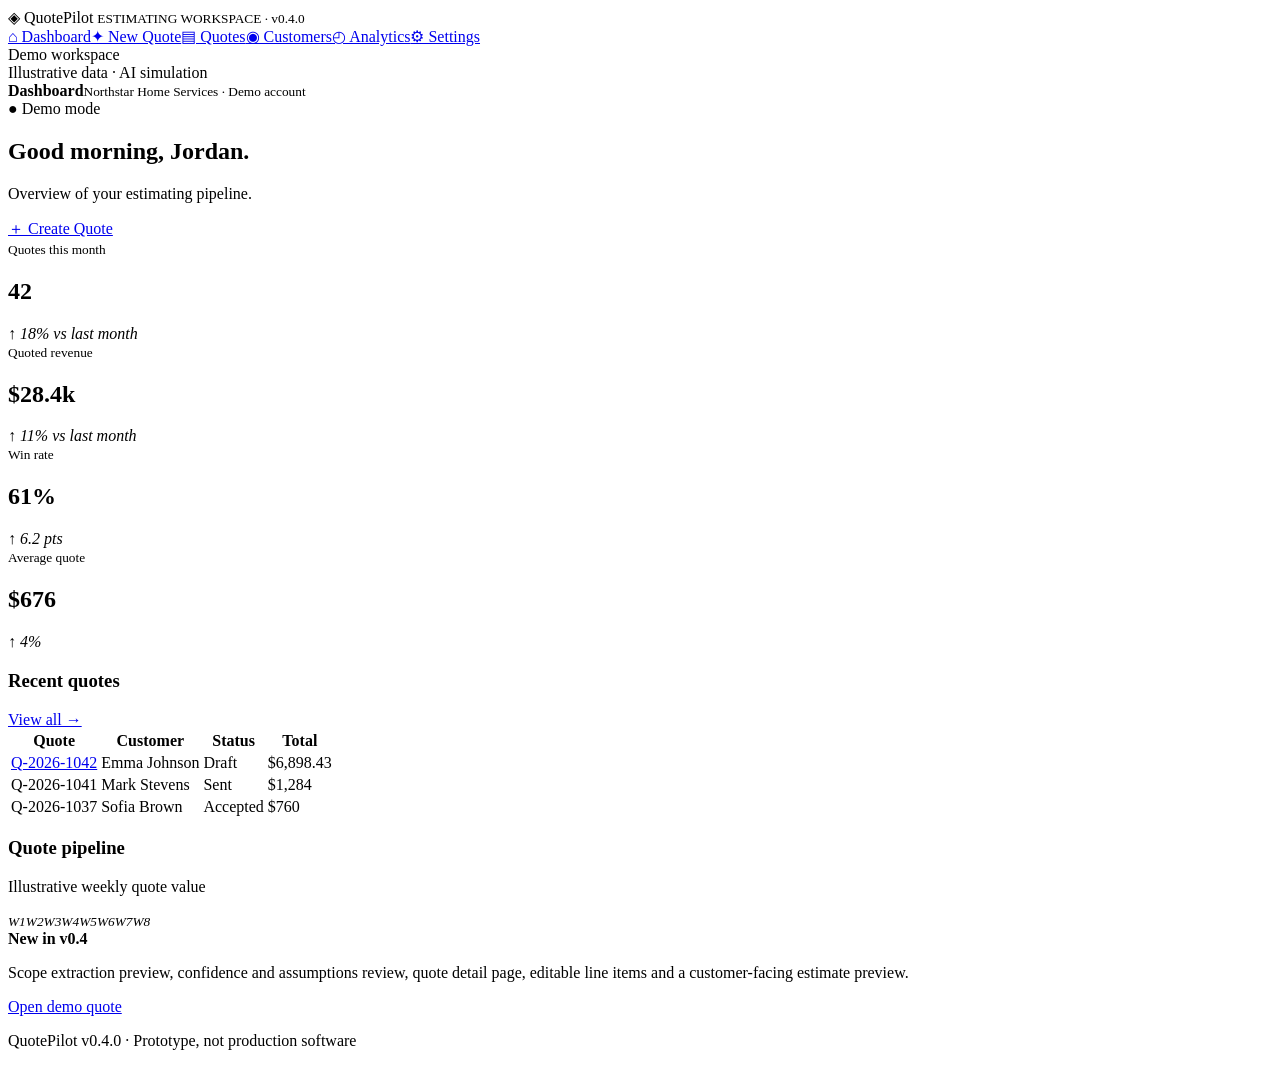
==== index.html @ 9534e5cd "v0.4.0: add index.html" ====
<!doctype html><html lang="en"><head><meta charset="utf-8"><meta name="viewport" content="width=device-width,initial-scale=1"><title>Dashboard · QuotePilot v0.4</title><link rel="stylesheet" href="assets/styles.css"></head><body><aside><div class="brand">◈ QuotePilot <small>ESTIMATING WORKSPACE · v0.4.0</small></div><nav><a href="index.html">⌂ Dashboard</a><a href="new-quote.html">✦ New Quote</a><a href="quotes.html">▤ Quotes</a><a href="customers.html">◉ Customers</a><a href="analytics.html">◴ Analytics</a><a href="settings.html">⚙ Settings</a></nav><footer>Demo workspace<br>Illustrative data · AI simulation</footer></aside><main><header><div><b>Dashboard</b><small>Northstar Home Services · Demo account</small></div><span class="pill">● Demo mode</span></header><section><div class="head"><div><h1>Good morning, Jordan.</h1><p>Overview of your estimating pipeline.</p></div><a class="button blue" href="new-quote.html">＋ Create Quote</a></div><div class="grid four"><article><small>Quotes this month</small><h2>42</h2><em>↑ 18% vs last month</em></article><article><small>Quoted revenue</small><h2>$28.4k</h2><em>↑ 11% vs last month</em></article><article><small>Win rate</small><h2>61%</h2><em>↑ 6.2 pts</em></article><article><small>Average quote</small><h2>$676</h2><em>↑ 4%</em></article></div><div class="grid two"><article><div class="row"><h3>Recent quotes</h3><a href="quotes.html">View all →</a></div><table><tr><th>Quote</th><th>Customer</th><th>Status</th><th>Total</th></tr><tr><td><a href="quote-detail.html">Q-2026-1042</a></td><td>Emma Johnson</td><td><span class="tag amber">Draft</span></td><td>$6,898.43</td></tr><tr><td>Q-2026-1041</td><td>Mark Stevens</td><td><span class="tag blue">Sent</span></td><td>$1,284</td></tr><tr><td>Q-2026-1037</td><td>Sofia Brown</td><td><span class="tag green">Accepted</span></td><td>$760</td></tr></table></article><article><h3>Quote pipeline</h3><p>Illustrative weekly quote value</p><div class="bars"><i style="height:35%"><small>W1</small></i><i style="height:49%"><small>W2</small></i><i style="height:42%"><small>W3</small></i><i style="height:65%"><small>W4</small></i><i style="height:54%"><small>W5</small></i><i style="height:78%"><small>W6</small></i><i style="height:69%"><small>W7</small></i><i style="height:92%"><small>W8</small></i></div></article></div><article class="callout"><b>New in v0.4</b><p>Scope extraction preview, confidence and assumptions review, quote detail page, editable line items and a customer-facing estimate preview.</p><a class="button blue" href="quote-detail.html">Open demo quote</a></article><p class="foot">QuotePilot v0.4.0 · Prototype, not production software</p></section></main><script src="assets/app.js"></script></body></html>
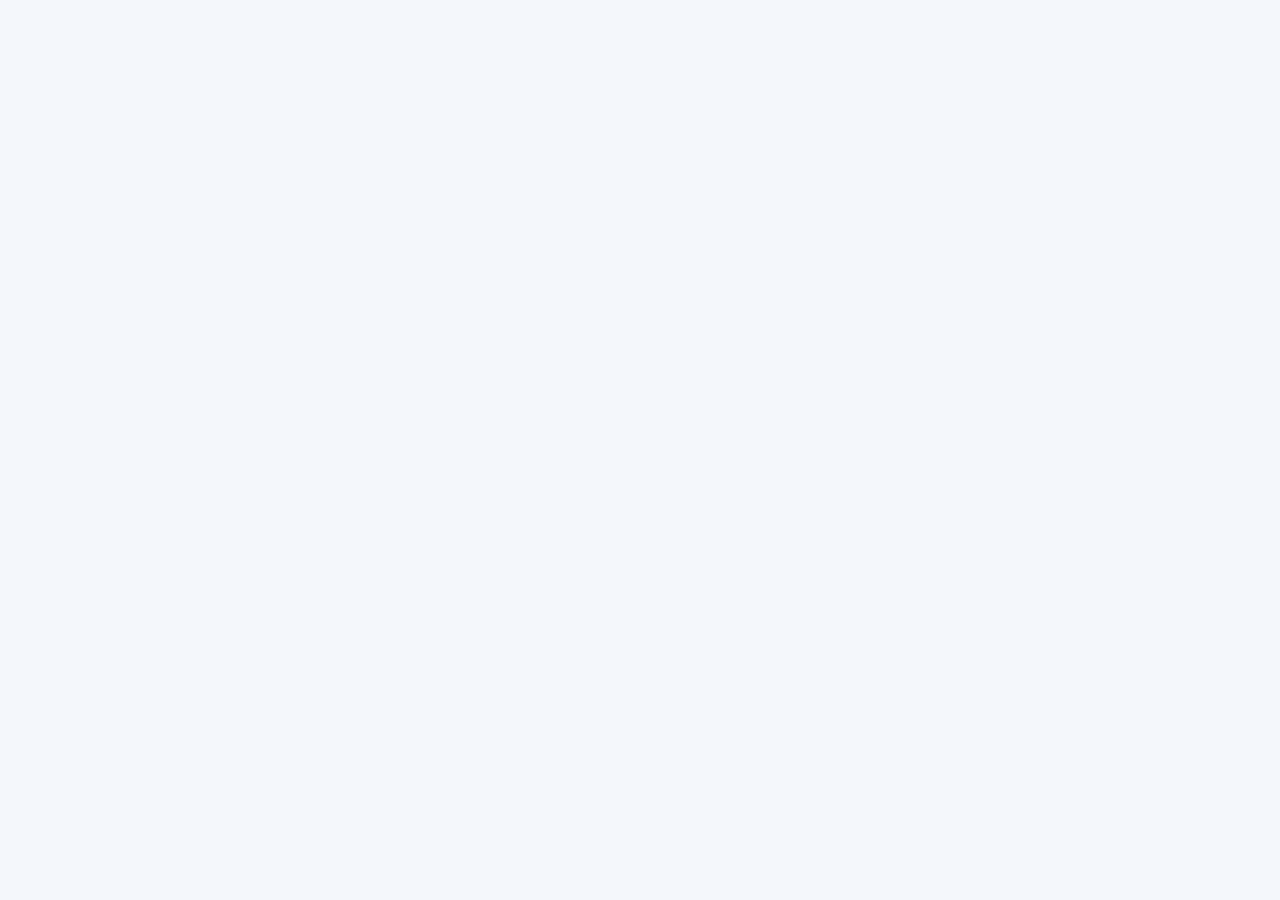
==== commit fc42c69d: "feat: replace shell with full QuotePilot SPA" ====
--- a/index.html
+++ b/index.html
@@ -1 +1,15 @@
-<!doctype html><html lang="en"><head><meta charset="utf-8"><meta name="viewport" content="width=device-width,initial-scale=1"><title>Dashboard · QuotePilot v0.4</title><link rel="stylesheet" href="assets/styles.css"></head><body><aside><div class="brand">◈ QuotePilot <small>ESTIMATING WORKSPACE · v0.4.0</small></div><nav><a href="index.html">⌂ Dashboard</a><a href="new-quote.html">✦ New Quote</a><a href="quotes.html">▤ Quotes</a><a href="customers.html">◉ Customers</a><a href="analytics.html">◴ Analytics</a><a href="settings.html">⚙ Settings</a></nav><footer>Demo workspace<br>Illustrative data · AI simulation</footer></aside><main><header><div><b>Dashboard</b><small>Northstar Home Services · Demo account</small></div><span class="pill">● Demo mode</span></header><section><div class="head"><div><h1>Good morning, Jordan.</h1><p>Overview of your estimating pipeline.</p></div><a class="button blue" href="new-quote.html">＋ Create Quote</a></div><div class="grid four"><article><small>Quotes this month</small><h2>42</h2><em>↑ 18% vs last month</em></article><article><small>Quoted revenue</small><h2>$28.4k</h2><em>↑ 11% vs last month</em></article><article><small>Win rate</small><h2>61%</h2><em>↑ 6.2 pts</em></article><article><small>Average quote</small><h2>$676</h2><em>↑ 4%</em></article></div><div class="grid two"><article><div class="row"><h3>Recent quotes</h3><a href="quotes.html">View all →</a></div><table><tr><th>Quote</th><th>Customer</th><th>Status</th><th>Total</th></tr><tr><td><a href="quote-detail.html">Q-2026-1042</a></td><td>Emma Johnson</td><td><span class="tag amber">Draft</span></td><td>$6,898.43</td></tr><tr><td>Q-2026-1041</td><td>Mark Stevens</td><td><span class="tag blue">Sent</span></td><td>$1,284</td></tr><tr><td>Q-2026-1037</td><td>Sofia Brown</td><td><span class="tag green">Accepted</span></td><td>$760</td></tr></table></article><article><h3>Quote pipeline</h3><p>Illustrative weekly quote value</p><div class="bars"><i style="height:35%"><small>W1</small></i><i style="height:49%"><small>W2</small></i><i style="height:42%"><small>W3</small></i><i style="height:65%"><small>W4</small></i><i style="height:54%"><small>W5</small></i><i style="height:78%"><small>W6</small></i><i style="height:69%"><small>W7</small></i><i style="height:92%"><small>W8</small></i></div></article></div><article class="callout"><b>New in v0.4</b><p>Scope extraction preview, confidence and assumptions review, quote detail page, editable line items and a customer-facing estimate preview.</p><a class="button blue" href="quote-detail.html">Open demo quote</a></article><p class="foot">QuotePilot v0.4.0 · Prototype, not production software</p></section></main><script src="assets/app.js"></script></body></html>+<!doctype html>
+<html lang="en">
+<head>
+<meta charset="utf-8">
+<meta name="viewport" content="width=device-width,initial-scale=1">
+<title>QuotePilot · AI Estimating Workspace</title>
+<link rel="stylesheet" href="assets/styles.css">
+</head>
+<body>
+<div id="app"></div>
+<div id="toast-root"></div>
+<script src="assets/integrations.js"></script>
+<script src="assets/app.js"></script>
+</body>
+</html>
--- a/assets/styles.css
+++ b/assets/styles.css
@@ -0,0 +1 @@
+:root{--bg:#f4f7fb;--ink:#172238;--muted:#748196;--blue:#2563eb;--line:#e5eaf1;--green:#0f9d74}*{box-sizing:border-box}body{margin:0;background:var(--bg);color:var(--ink);font:14px Inter,system-ui,Arial;display:flex}aside{width:235px;background:#111827;color:#e2e8f0;min-height:100vh;padding:24px 16px;position:sticky;top:0;height:100vh;display:flex;flex-direction:column}.brand{font-weight:900;font-size:20px;padding:5px 9px 30px}.brand small{display:block;font-size:9px;color:#91a0b5;letter-spacing:.1em;margin-top:6px}nav{display:grid;gap:5px}nav a{color:#cbd5e1;text-decoration:none;padding:12px;border-radius:10px;font-size:13px}nav a:hover{background:#263244;color:white}footer{margin-top:auto;color:#8190a5;font-size:11px;line-height:1.6;padding:10px}main{flex:1;min-width:0}header{height:72px;background:white;border-bottom:1px solid var(--line);padding:0 28px;display:flex;align-items:center;justify-content:space-between;position:sticky;top:0}header small{display:block;color:var(--muted);font-size:11px;margin-top:4px}.pill,.tag{font-size:10px;font-weight:800;border-radius:30px;padding:6px 9px;background:#ecfdf5;color:#047857}.tag.blue{background:#eff6ff;color:#1d4ed8}.tag.amber{background:#fef3c7;color:#92400e}.tag.green{background:#ecfdf5;color:#047857}section{max-width:1400px;padding:26px;margin:auto}.head{display:flex;justify-content:space-between;align-items:center;gap:12px;margin-bottom:20px}h1{font-size:28px;letter-spacing:-.04em;margin:0 0 6px}h2{font-size:28px;margin:12px 0 8px}h3{font-size:15px;margin:0 0 15px}p{color:var(--muted);line-height:1.55;font-size:12px}.grid{display:grid;gap:16px;margin-bottom:17px}.four{grid-template-columns:repeat(4,minmax(0,1fr))}.three{grid-template-columns:repeat(3,minmax(0,1fr))}.two{grid-template-columns:repeat(2,minmax(0,1fr))}article{background:white;border:1px solid var(--line);border-radius:16px;padding:19px;box-shadow:0 8px 24px #10203a0a;min-width:0}article>small{font-size:11px;color:var(--muted)}em{font-size:11px;color:var(--green);font-style:normal}table{width:100%;border-collapse:collapse;margin:12px 0}th,td{text-align:left;padding:11px 8px;border-bottom:1px solid #eef1f5;font-size:11px}th{color:#8591a2;text-transform:uppercase;font-size:9px;letter-spacing:.06em}a{color:var(--blue);text-decoration:none}.row{display:flex;justify-content:space-between;align-items:center;gap:8px}.wrap{flex-wrap:wrap}.button{display:inline-block;border:1px solid var(--line);background:white;color:var(--ink);padding:10px 13px;border-radius:10px;font-weight:750;font-size:11px;text-decoration:none;cursor:pointer}.button.blue{background:var(--blue);color:white;border-color:var(--blue)}.button.green{background:var(--green);color:white;border-color:var(--green)}.callout{background:#f5f8ff;border:1px solid #dbe7ff;border-radius:13px;padding:14px;margin:14px 0;font-size:12px}.callout p{margin:7px 0}label{display:block;font-size:11px;font-weight:750;color:#536176;margin:12px 0}input,textarea,select{display:block;width:100%;padding:10px;border:1px solid var(--line);border-radius:9px;margin-top:6px;font:12px inherit;background:white;color:var(--ink)}textarea{min-height:90px;resize:vertical}.total{display:flex;justify-content:space-between;align-items:center;background:#eff6ff;padding:15px;border-radius:11px;margin:14px 0;font-weight:800}.total strong{font-size:20px;color:#1d4ed8}.preview{border:1px solid var(--line);border-radius:12px;padding:20px}.preview h2{font-size:19px}.muted{color:var(--muted)}.bars{height:190px;display:flex;align-items:flex-end;gap:9px;padding:15px 5px 23px}.bars i{flex:1;background:#bfdbfe;border-radius:6px 6px 0 0;position:relative;min-height:8px}.bars small{position:absolute;bottom:-20px;left:50%;transform:translateX(-50%);font-size:9px;color:var(--muted);font-style:normal}.track{height:7px;background:#eef1f5;border-radius:8px;margin-bottom:12px}.track i{display:block;height:100%;background:var(--blue);border-radius:8px}.setting{display:flex;justify-content:space-between;align-items:center;border-bottom:1px solid var(--line);padding:8px 0}.setting input{width:auto}.steps{font-size:12px;color:#667085;font-weight:750;margin:0 0 18px}.foot{font-size:10px;color:#a0a9b6;padding:18px 0}.toast{position:fixed;bottom:20px;right:20px;background:#111827;color:white;padding:12px 16px;border-radius:10px;font-size:12px;z-index:5}@media(max-width:1000px){.four{grid-template-columns:repeat(2,1fr)}.two{grid-template-columns:1fr}}@media(max-width:720px){body{display:block}aside{display:none}section{padding:15px}header{padding:0 15px}.three,.four{grid-template-columns:1fr}.head{align-items:flex-start;flex-direction:column}}@media print{aside,header,.button{display:none!important}section{padding:0}article{box-shadow:none}}
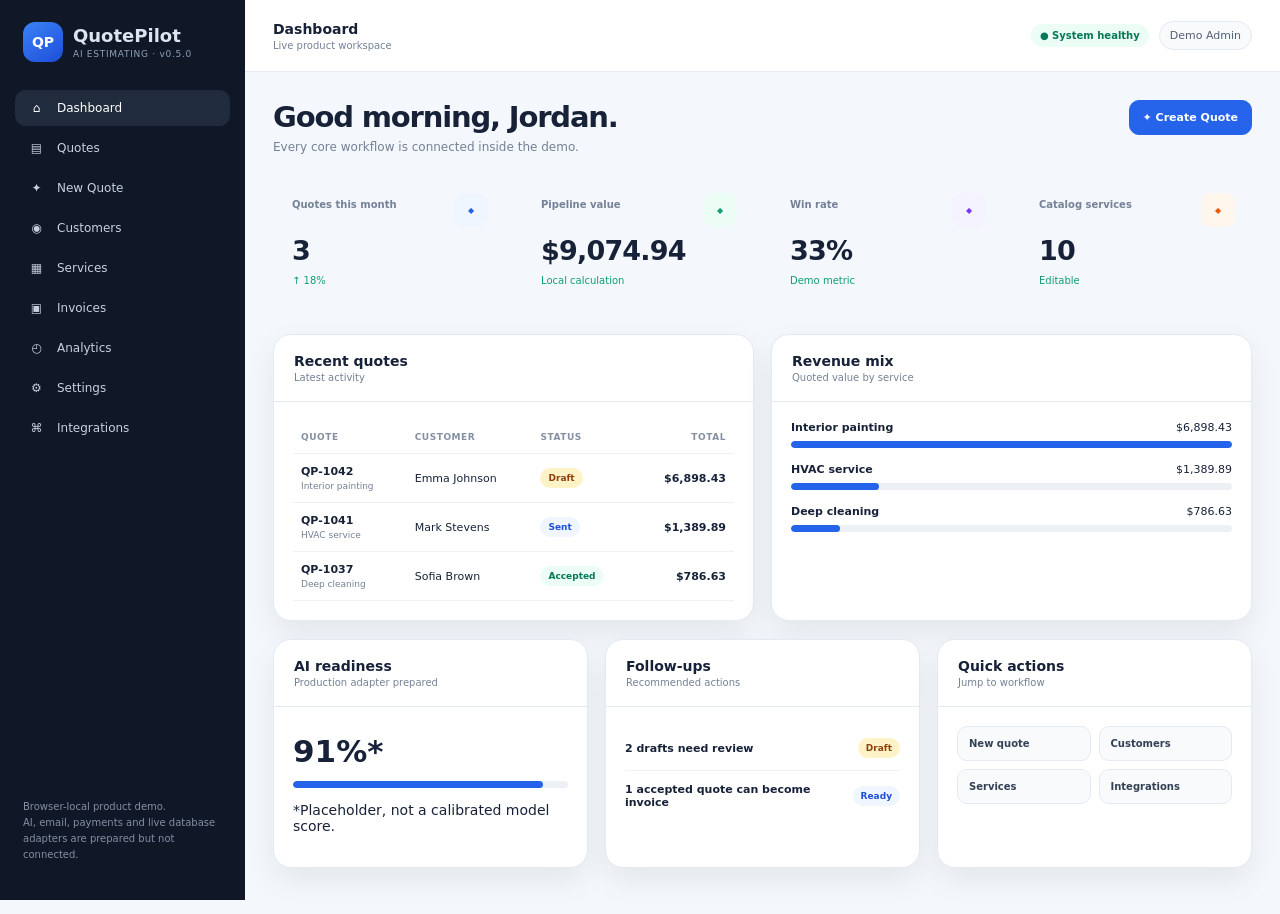
==== commit 44e80fc5: "Harden Pages boot screen and surface startup errors" ====
--- a/index.html
+++ b/index.html
@@ -5,11 +5,33 @@
 <meta name="viewport" content="width=device-width,initial-scale=1">
 <title>QuotePilot · AI Estimating Workspace</title>
 <link rel="stylesheet" href="assets/styles.css">
+<style>
+#boot-state{min-height:100vh;display:grid;place-items:center;padding:24px;background:#f4f7fb;color:#172238;font:14px system-ui,sans-serif}
+#boot-state .box{max-width:760px;width:100%;background:#fff;border:1px solid #e4eaf2;border-radius:18px;padding:28px;box-shadow:0 12px 30px rgba(15,23,42,.07)}
+#boot-state h1{margin:0 0 8px;font-size:24px}#boot-state p{color:#748196;line-height:1.55}
+#boot-state code{display:block;margin-top:14px;padding:12px;border-radius:10px;background:#0f172a;color:#dbeafe;white-space:pre-wrap;word-break:break-word;font-size:12px}
+</style>
 </head>
 <body>
-<div id="app"></div>
+<div id="app"><div id="boot-state"><div class="box"><h1>QuotePilot</h1><p>Loading workspace…</p></div></div></div>
 <div id="toast-root"></div>
-<script src="assets/integrations.js"></script>
-<script src="assets/app.js"></script>
+<script>
+(function(){
+  function show(title,message){
+    var app=document.getElementById("app");
+    if(!app)return;
+    app.innerHTML='<div id="boot-state"><div class="box"><h1>'+title+'</h1><p>The application could not start normally.</p><code>'+String(message||"Unknown startup error").replace(/[&<>]/g,function(c){return {"&":"&amp;","<":"&lt;",">":"&gt;"}[c]||c})+'</code></div></div>';
+  }
+  window.__quotePilotBootError=show;
+  window.addEventListener("error",function(e){
+    if(e&&e.message) show("QuotePilot startup error",e.message+"\n"+(e.filename||""));
+  });
+  window.addEventListener("unhandledrejection",function(e){
+    var r=e&&e.reason; show("QuotePilot startup error",r&&r.message?r.message:String(r||"Unhandled promise rejection"));
+  });
+})();
+</script>
+<script src="assets/integrations.js" defer onerror="window.__quotePilotBootError('QuotePilot asset error','Failed to load assets/integrations.js')"></script>
+<script src="assets/app.js" defer onerror="window.__quotePilotBootError('QuotePilot asset error','Failed to load assets/app.js')"></script>
 </body>
 </html>
--- a/assets/styles.css
+++ b/assets/styles.css
@@ -1 +1,14 @@
-:root{--bg:#f4f7fb;--ink:#172238;--muted:#748196;--blue:#2563eb;--line:#e5eaf1;--green:#0f9d74}*{box-sizing:border-box}body{margin:0;background:var(--bg);color:var(--ink);font:14px Inter,system-ui,Arial;display:flex}aside{width:235px;background:#111827;color:#e2e8f0;min-height:100vh;padding:24px 16px;position:sticky;top:0;height:100vh;display:flex;flex-direction:column}.brand{font-weight:900;font-size:20px;padding:5px 9px 30px}.brand small{display:block;font-size:9px;color:#91a0b5;letter-spacing:.1em;margin-top:6px}nav{display:grid;gap:5px}nav a{color:#cbd5e1;text-decoration:none;padding:12px;border-radius:10px;font-size:13px}nav a:hover{background:#263244;color:white}footer{margin-top:auto;color:#8190a5;font-size:11px;line-height:1.6;padding:10px}main{flex:1;min-width:0}header{height:72px;background:white;border-bottom:1px solid var(--line);padding:0 28px;display:flex;align-items:center;justify-content:space-between;position:sticky;top:0}header small{display:block;color:var(--muted);font-size:11px;margin-top:4px}.pill,.tag{font-size:10px;font-weight:800;border-radius:30px;padding:6px 9px;background:#ecfdf5;color:#047857}.tag.blue{background:#eff6ff;color:#1d4ed8}.tag.amber{background:#fef3c7;color:#92400e}.tag.green{background:#ecfdf5;color:#047857}section{max-width:1400px;padding:26px;margin:auto}.head{display:flex;justify-content:space-between;align-items:center;gap:12px;margin-bottom:20px}h1{font-size:28px;letter-spacing:-.04em;margin:0 0 6px}h2{font-size:28px;margin:12px 0 8px}h3{font-size:15px;margin:0 0 15px}p{color:var(--muted);line-height:1.55;font-size:12px}.grid{display:grid;gap:16px;margin-bottom:17px}.four{grid-template-columns:repeat(4,minmax(0,1fr))}.three{grid-template-columns:repeat(3,minmax(0,1fr))}.two{grid-template-columns:repeat(2,minmax(0,1fr))}article{background:white;border:1px solid var(--line);border-radius:16px;padding:19px;box-shadow:0 8px 24px #10203a0a;min-width:0}article>small{font-size:11px;color:var(--muted)}em{font-size:11px;color:var(--green);font-style:normal}table{width:100%;border-collapse:collapse;margin:12px 0}th,td{text-align:left;padding:11px 8px;border-bottom:1px solid #eef1f5;font-size:11px}th{color:#8591a2;text-transform:uppercase;font-size:9px;letter-spacing:.06em}a{color:var(--blue);text-decoration:none}.row{display:flex;justify-content:space-between;align-items:center;gap:8px}.wrap{flex-wrap:wrap}.button{display:inline-block;border:1px solid var(--line);background:white;color:var(--ink);padding:10px 13px;border-radius:10px;font-weight:750;font-size:11px;text-decoration:none;cursor:pointer}.button.blue{background:var(--blue);color:white;border-color:var(--blue)}.button.green{background:var(--green);color:white;border-color:var(--green)}.callout{background:#f5f8ff;border:1px solid #dbe7ff;border-radius:13px;padding:14px;margin:14px 0;font-size:12px}.callout p{margin:7px 0}label{display:block;font-size:11px;font-weight:750;color:#536176;margin:12px 0}input,textarea,select{display:block;width:100%;padding:10px;border:1px solid var(--line);border-radius:9px;margin-top:6px;font:12px inherit;background:white;color:var(--ink)}textarea{min-height:90px;resize:vertical}.total{display:flex;justify-content:space-between;align-items:center;background:#eff6ff;padding:15px;border-radius:11px;margin:14px 0;font-weight:800}.total strong{font-size:20px;color:#1d4ed8}.preview{border:1px solid var(--line);border-radius:12px;padding:20px}.preview h2{font-size:19px}.muted{color:var(--muted)}.bars{height:190px;display:flex;align-items:flex-end;gap:9px;padding:15px 5px 23px}.bars i{flex:1;background:#bfdbfe;border-radius:6px 6px 0 0;position:relative;min-height:8px}.bars small{position:absolute;bottom:-20px;left:50%;transform:translateX(-50%);font-size:9px;color:var(--muted);font-style:normal}.track{height:7px;background:#eef1f5;border-radius:8px;margin-bottom:12px}.track i{display:block;height:100%;background:var(--blue);border-radius:8px}.setting{display:flex;justify-content:space-between;align-items:center;border-bottom:1px solid var(--line);padding:8px 0}.setting input{width:auto}.steps{font-size:12px;color:#667085;font-weight:750;margin:0 0 18px}.foot{font-size:10px;color:#a0a9b6;padding:18px 0}.toast{position:fixed;bottom:20px;right:20px;background:#111827;color:white;padding:12px 16px;border-radius:10px;font-size:12px;z-index:5}@media(max-width:1000px){.four{grid-template-columns:repeat(2,1fr)}.two{grid-template-columns:1fr}}@media(max-width:720px){body{display:block}aside{display:none}section{padding:15px}header{padding:0 15px}.three,.four{grid-template-columns:1fr}.head{align-items:flex-start;flex-direction:column}}@media print{aside,header,.button{display:none!important}section{padding:0}article{box-shadow:none}}+:root{--bg:#f4f7fb;--panel:#fff;--ink:#172238;--muted:#748196;--line:#e4eaf2;--blue:#2563eb;--green:#0f9d74;--amber:#b7791f;--red:#dc2626;--violet:#7c3aed;--orange:#ea580c;--shadow:0 12px 30px rgba(15,23,42,.07);--r:18px}
+*{box-sizing:border-box}html,body{margin:0;background:var(--bg);color:var(--ink);font:14px Inter,ui-sans-serif,system-ui,-apple-system,BlinkMacSystemFont,"Segoe UI",Roboto,Arial,sans-serif}body{min-height:100vh}a{text-decoration:none;color:inherit}button,input,textarea,select{font:inherit}button{cursor:pointer}
+.shell{display:flex;min-height:100vh}.shell aside{width:245px;background:#101827;color:#dbe4ef;padding:22px 15px;display:flex;flex-direction:column;position:sticky;top:0;height:100vh}.brand{display:flex;align-items:center;gap:10px;padding:0 8px 28px}.mark{width:40px;height:40px;border-radius:12px;background:linear-gradient(145deg,#3b82f6,#1d4ed8);display:grid;place-items:center;font-weight:900;color:white}.brand b{font-size:18px}.brand small{display:block;color:#8ea0b7;font-size:9px;letter-spacing:.08em;margin-top:3px}.shell nav{display:grid;gap:4px}.shell nav a{display:flex;gap:11px;align-items:center;padding:11px 12px;border-radius:11px;color:#c6d1e0;font-size:12px}.shell nav a:hover,.shell nav a.active{background:#202c3d;color:white}.shell nav a span{width:19px;text-align:center}.aside-foot{margin-top:auto;padding:15px 8px;color:#8290a3;font-size:10px;line-height:1.6}.shell main{flex:1;min-width:0}.shell header{height:72px;background:white;border-bottom:1px solid var(--line);padding:0 28px;display:flex;align-items:center;justify-content:space-between;position:sticky;top:0;z-index:3}.shell header small{display:block;color:var(--muted);font-size:10px;margin-top:3px}.head-actions{display:flex;align-items:center;gap:10px}.health{background:#ecfdf5;color:#047857;border-radius:99px;padding:6px 9px;font-size:10px;font-weight:800}.user{font-size:11px;color:#526174;background:#f8fafc;border:1px solid var(--line);padding:7px 10px;border-radius:99px}
+section{max-width:1450px;padding:28px;margin:auto}.page-head{display:flex;align-items:flex-start;justify-content:space-between;gap:15px;margin-bottom:22px}.page-head h1{font-size:29px;letter-spacing:-.04em;margin:0 0 6px}.page-head p{margin:0;color:var(--muted);font-size:12px}.actions{display:flex;gap:8px;flex-wrap:wrap}.btn{display:inline-flex;align-items:center;justify-content:center;border:1px solid var(--line);background:white;color:var(--ink);padding:10px 13px;border-radius:10px;font-size:11px;font-weight:800}.btn:hover{transform:translateY(-1px);border-color:#b8c5d7}.btn.primary{background:var(--blue);border-color:var(--blue);color:white}.btn.green{background:var(--green);border-color:var(--green);color:white}
+.grid{display:grid;gap:17px;margin-bottom:18px}.g2{grid-template-columns:repeat(2,minmax(0,1fr))}.g3{grid-template-columns:repeat(3,minmax(0,1fr))}.g4{grid-template-columns:repeat(4,minmax(0,1fr))}
+.card{background:var(--panel);border:1px solid var(--line);border-radius:var(--r);box-shadow:var(--shadow);overflow:hidden}.card-head{padding:18px 20px;border-bottom:1px solid var(--line);display:flex;justify-content:space-between;align-items:center;gap:12px}.card-head h3{margin:0;font-size:14px}.card-head p{margin:3px 0 0;color:var(--muted);font-size:10px}.card-body{padding:19px}.kpi{position:relative;padding:19px;min-height:140px}.kpi small{color:var(--muted);font-size:10px;font-weight:800}.kpi h2{font-size:27px;margin:24px 0 5px;letter-spacing:-.03em}.kpi em{color:var(--green);font-size:10px;font-style:normal}.kpi-icon{position:absolute;right:17px;top:17px;width:34px;height:34px;border-radius:10px;display:grid;place-items:center;font-size:8px}.blue{background:#eff6ff;color:#2563eb}.green{background:#ecfdf5;color:#0f9d74}.violet{background:#f5f3ff;color:#7c3aed}.orange{background:#fff7ed;color:#ea580c}
+.tag{display:inline-flex;align-items:center;border-radius:999px;padding:5px 8px;font-size:9px;font-weight:850}.tag.amber{background:#fef3c7;color:#92400e}.tag.blue{background:#eff6ff;color:#1d4ed8}.tag.green{background:#ecfdf5;color:#047857}.tag.red{background:#fef2f2;color:#b91c1c}.tag.purple{background:#f5f3ff;color:#6d28d9}.tag.gray{background:#f3f4f6;color:#4b5563}
+.table-wrap{overflow:auto}.table-wrap table,table{width:100%;border-collapse:collapse}th,td{text-align:left;padding:11px 8px;border-bottom:1px solid #eef2f6;font-size:11px;vertical-align:middle}th{font-size:9px;letter-spacing:.06em;text-transform:uppercase;color:#8490a2}td small{display:block;color:var(--muted);font-size:9px;margin-top:3px}.right{text-align:right}.big{font-size:31px;font-weight:900;margin:7px 0 12px}.progress{height:7px;background:#edf1f5;border-radius:99px;overflow:hidden}.progress i{display:block;height:100%;background:var(--blue);border-radius:99px}.mix{margin-bottom:15px}.mix>div:first-child{display:flex;justify-content:space-between;font-size:11px;margin-bottom:7px}.list{display:grid}.list-row{display:flex;justify-content:space-between;align-items:center;gap:10px;padding:12px 0;border-bottom:1px solid #eef1f5;font-size:11px}.list-row:last-child{border-bottom:0}.quick-grid{display:grid;grid-template-columns:1fr 1fr;gap:8px}.quick-grid a{background:#f8fafc;border:1px solid var(--line);border-radius:10px;padding:11px;font-size:10px;font-weight:800;color:#334155}
+.toolbar{background:white;border:1px solid var(--line);border-radius:14px;padding:13px;margin-bottom:15px;display:flex;align-items:center;gap:12px;justify-content:space-between;flex-wrap:wrap;box-shadow:var(--shadow)}.toolbar input{max-width:420px}.filterbar{display:flex;gap:5px;flex-wrap:wrap}.filterbar button,.chips button{background:#f8fafc;border:1px solid var(--line);border-radius:9px;padding:7px 9px;font-size:10px;font-weight:800}.filterbar button:hover,.chips button:hover{background:#eff6ff;color:#1d4ed8}
+label{display:block;font-size:10px;font-weight:800;color:#566274;margin:11px 0}input,textarea,select{display:block;width:100%;margin-top:6px;border:1px solid var(--line);border-radius:9px;padding:10px;background:white;color:var(--ink);outline:none;font-size:11px}input:focus,textarea:focus,select:focus{border-color:#93b4ff;box-shadow:0 0 0 3px rgba(37,99,235,.09)}textarea{min-height:105px;resize:vertical}
+.ai-panel{background:linear-gradient(180deg,#f7faff,#f1f6ff);border:1px solid #d8e5ff;border-radius:14px;padding:14px;margin:15px 0}.ai-panel small{display:block;color:var(--muted);font-size:9px;margin-top:4px}.row{display:flex;justify-content:space-between;align-items:center;gap:10px}.chips{display:flex;gap:6px;flex-wrap:wrap;margin-top:10px}.extract{display:grid;grid-template-columns:repeat(4,1fr);gap:8px;margin:13px 0}.extract>div{border:1px solid var(--line);background:#fbfcfe;border-radius:10px;padding:10px}.extract small{display:block;color:var(--muted);font-size:8px;margin-bottom:5px}.extract b{font-size:10px}.stepper{display:flex;gap:11px;align-items:center;flex-wrap:wrap;background:#fff;border:1px solid var(--line);border-radius:12px;padding:11px 14px;margin-bottom:16px;color:#758196;font-size:10px;font-weight:800}.stepper b{color:#1d4ed8}.document{background:#fff;border:1px solid #dfe5ec;border-radius:14px;padding:20px}.doc-head{display:flex;justify-content:space-between;gap:12px}.doc-head h2{font-size:18px;margin:0 0 4px}.doc-head small{color:var(--muted);font-size:9px}.doc-total{display:flex;justify-content:space-between;padding:7px 0;font-size:11px}.doc-total.grand{border-top:1px solid var(--line);margin-top:7px;padding-top:11px;font-size:15px;font-weight:900}.callout{padding:12px 13px;border-radius:11px;background:#f7f9fd;border:1px solid #e2e8f0;font-size:10px;line-height:1.5}.callout p{margin:5px 0;color:var(--muted)}.contract{background:#0f172a;color:#dbeafe;padding:12px;border-radius:10px;white-space:pre-wrap;font-size:10px;line-height:1.5}.flow{display:flex;align-items:center;justify-content:center;gap:10px;flex-wrap:wrap;background:#f8fafc;border:1px dashed #cdd6e2;border-radius:12px;padding:18px;font-size:11px}.person{display:grid;gap:5px}.person b{font-size:15px}.person small{color:var(--muted);font-size:10px}.fine{font-size:9px;color:#9aa4b2;margin-top:14px}.toast{position:fixed;right:20px;bottom:20px;z-index:9;background:#111827;color:white;border-radius:10px;padding:11px 14px;box-shadow:var(--shadow);font-size:10px}
+@media(max-width:1100px){.g4{grid-template-columns:repeat(2,minmax(0,1fr))}.g3{grid-template-columns:1fr 1fr}.extract{grid-template-columns:repeat(2,1fr)}.shell aside{width:215px}}
+@media(max-width:780px){.shell aside{display:none}.shell header{padding:0 16px}.head-actions .user{display:none}section{padding:16px}.page-head{flex-direction:column}.g2,.g3,.g4{grid-template-columns:1fr}.extract{grid-template-columns:1fr 1fr}.actions{width:100%}.actions .btn{flex:1}.quick-grid{grid-template-columns:1fr}.toolbar{align-items:stretch}.toolbar input{max-width:none}}
+@media print{.shell aside,.shell header,.actions,.toolbar,.stepper{display:none!important}.shell main{width:100%}section{padding:0}.card{box-shadow:none}}
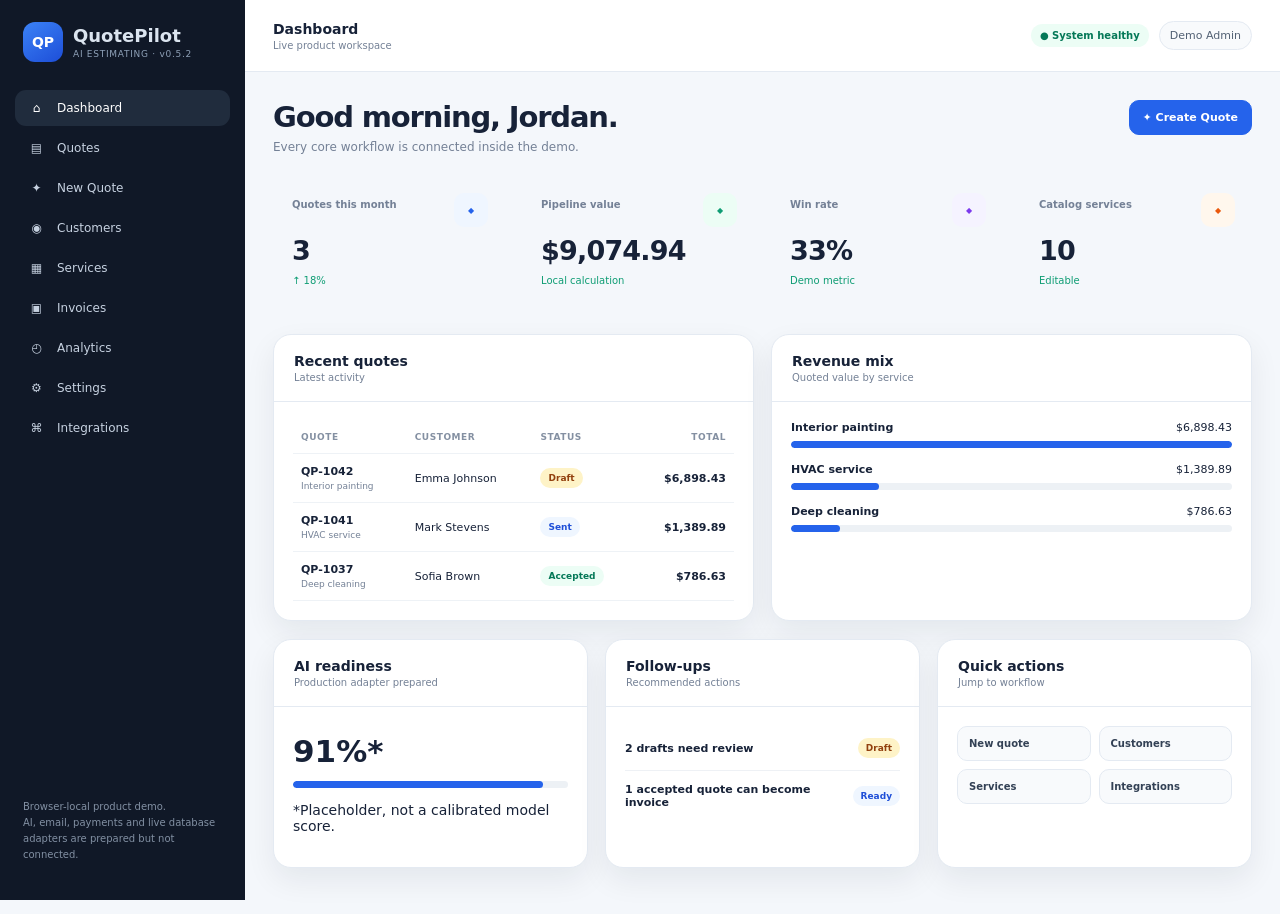
==== commit 06631a33: "Bump QuotePilot static asset cache version" ====
--- a/index.html
+++ b/index.html
@@ -4,7 +4,7 @@
 <meta charset="utf-8">
 <meta name="viewport" content="width=device-width,initial-scale=1">
 <title>QuotePilot · AI Estimating Workspace</title>
-<link rel="stylesheet" href="assets/styles.css">
+<link rel="stylesheet" href="assets/styles.css?v=0.5.2">
 <style>
 #boot-state{min-height:100vh;display:grid;place-items:center;padding:24px;background:#f4f7fb;color:#172238;font:14px system-ui,sans-serif}
 #boot-state .box{max-width:760px;width:100%;background:#fff;border:1px solid #e4eaf2;border-radius:18px;padding:28px;box-shadow:0 12px 30px rgba(15,23,42,.07)}
@@ -31,7 +31,7 @@
   });
 })();
 </script>
-<script src="assets/integrations.js" defer onerror="window.__quotePilotBootError('QuotePilot asset error','Failed to load assets/integrations.js')"></script>
-<script src="assets/app.js" defer onerror="window.__quotePilotBootError('QuotePilot asset error','Failed to load assets/app.js')"></script>
+<script src="assets/integrations.js?v=0.5.2" defer onerror="window.__quotePilotBootError('QuotePilot asset error','Failed to load assets/integrations.js')"></script>
+<script src="assets/app.js?v=0.5.2" defer onerror="window.__quotePilotBootError('QuotePilot asset error','Failed to load assets/app.js')"></script>
 </body>
 </html>
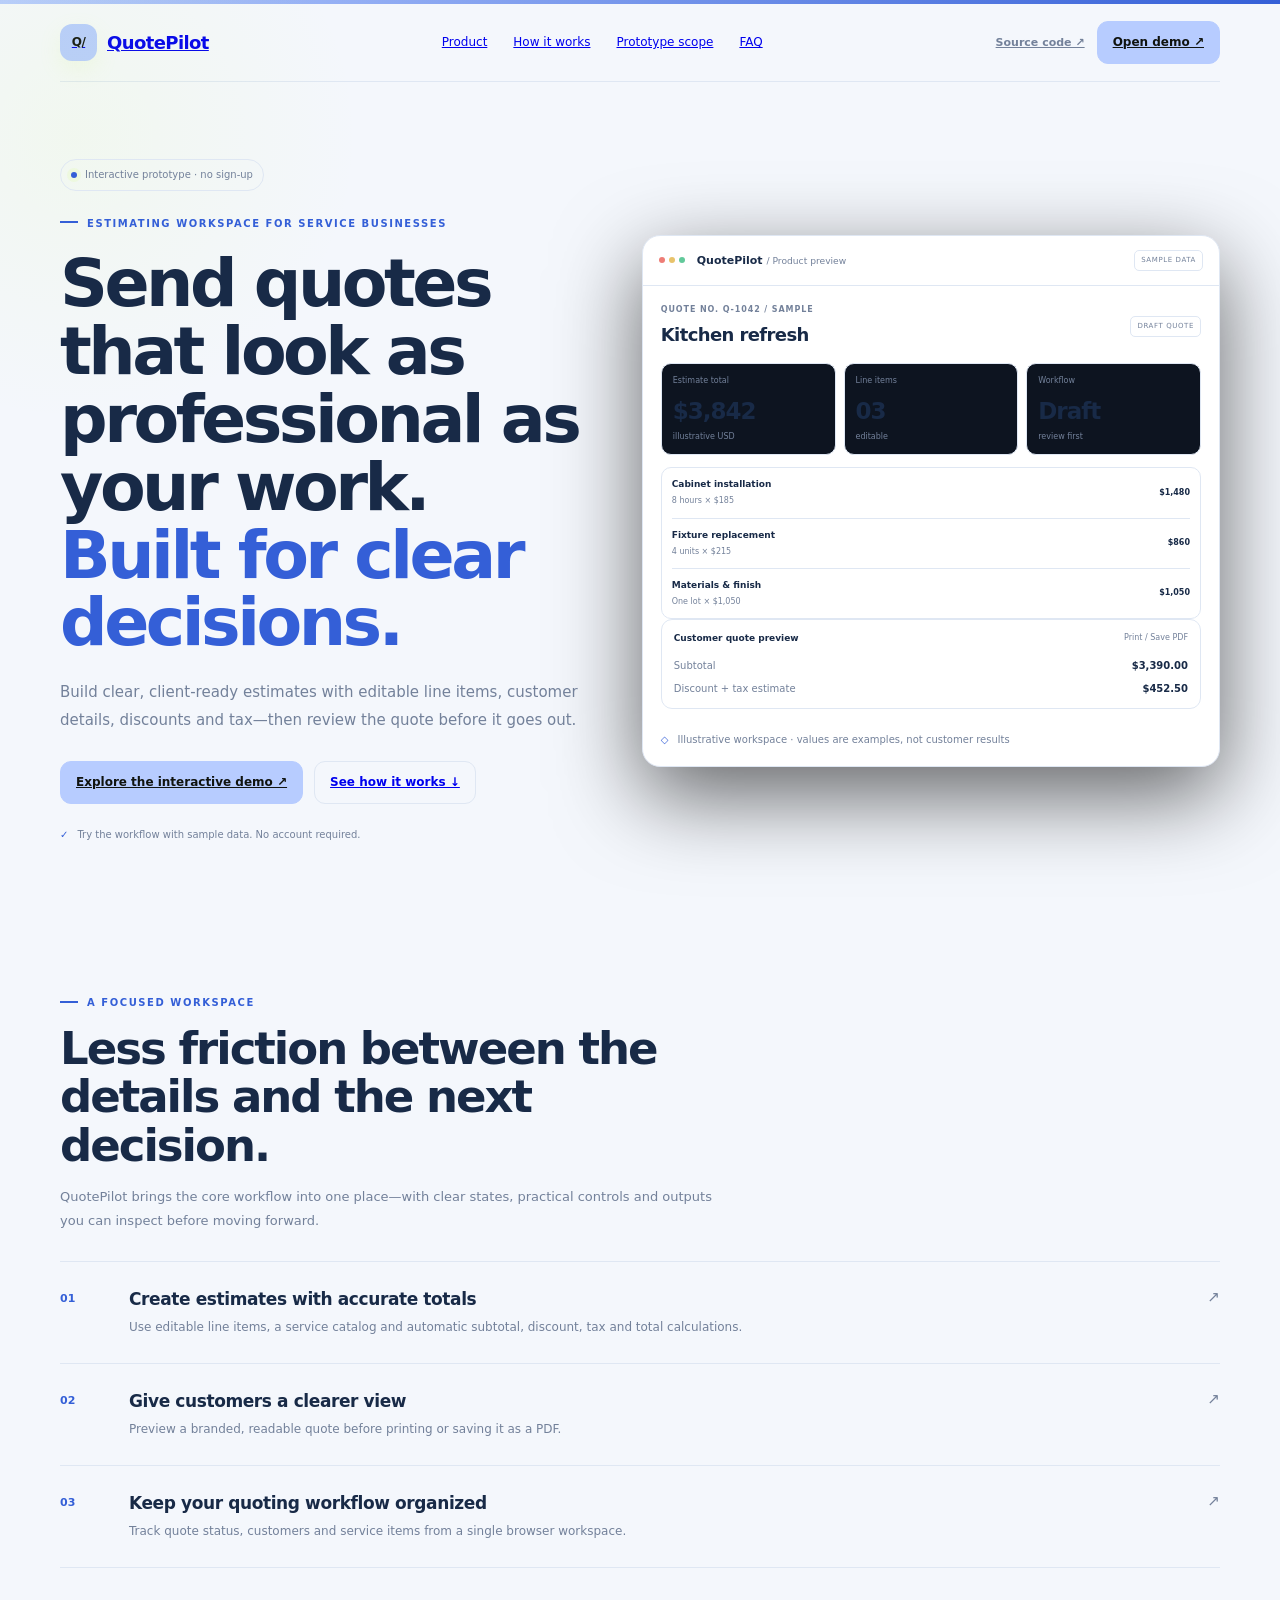
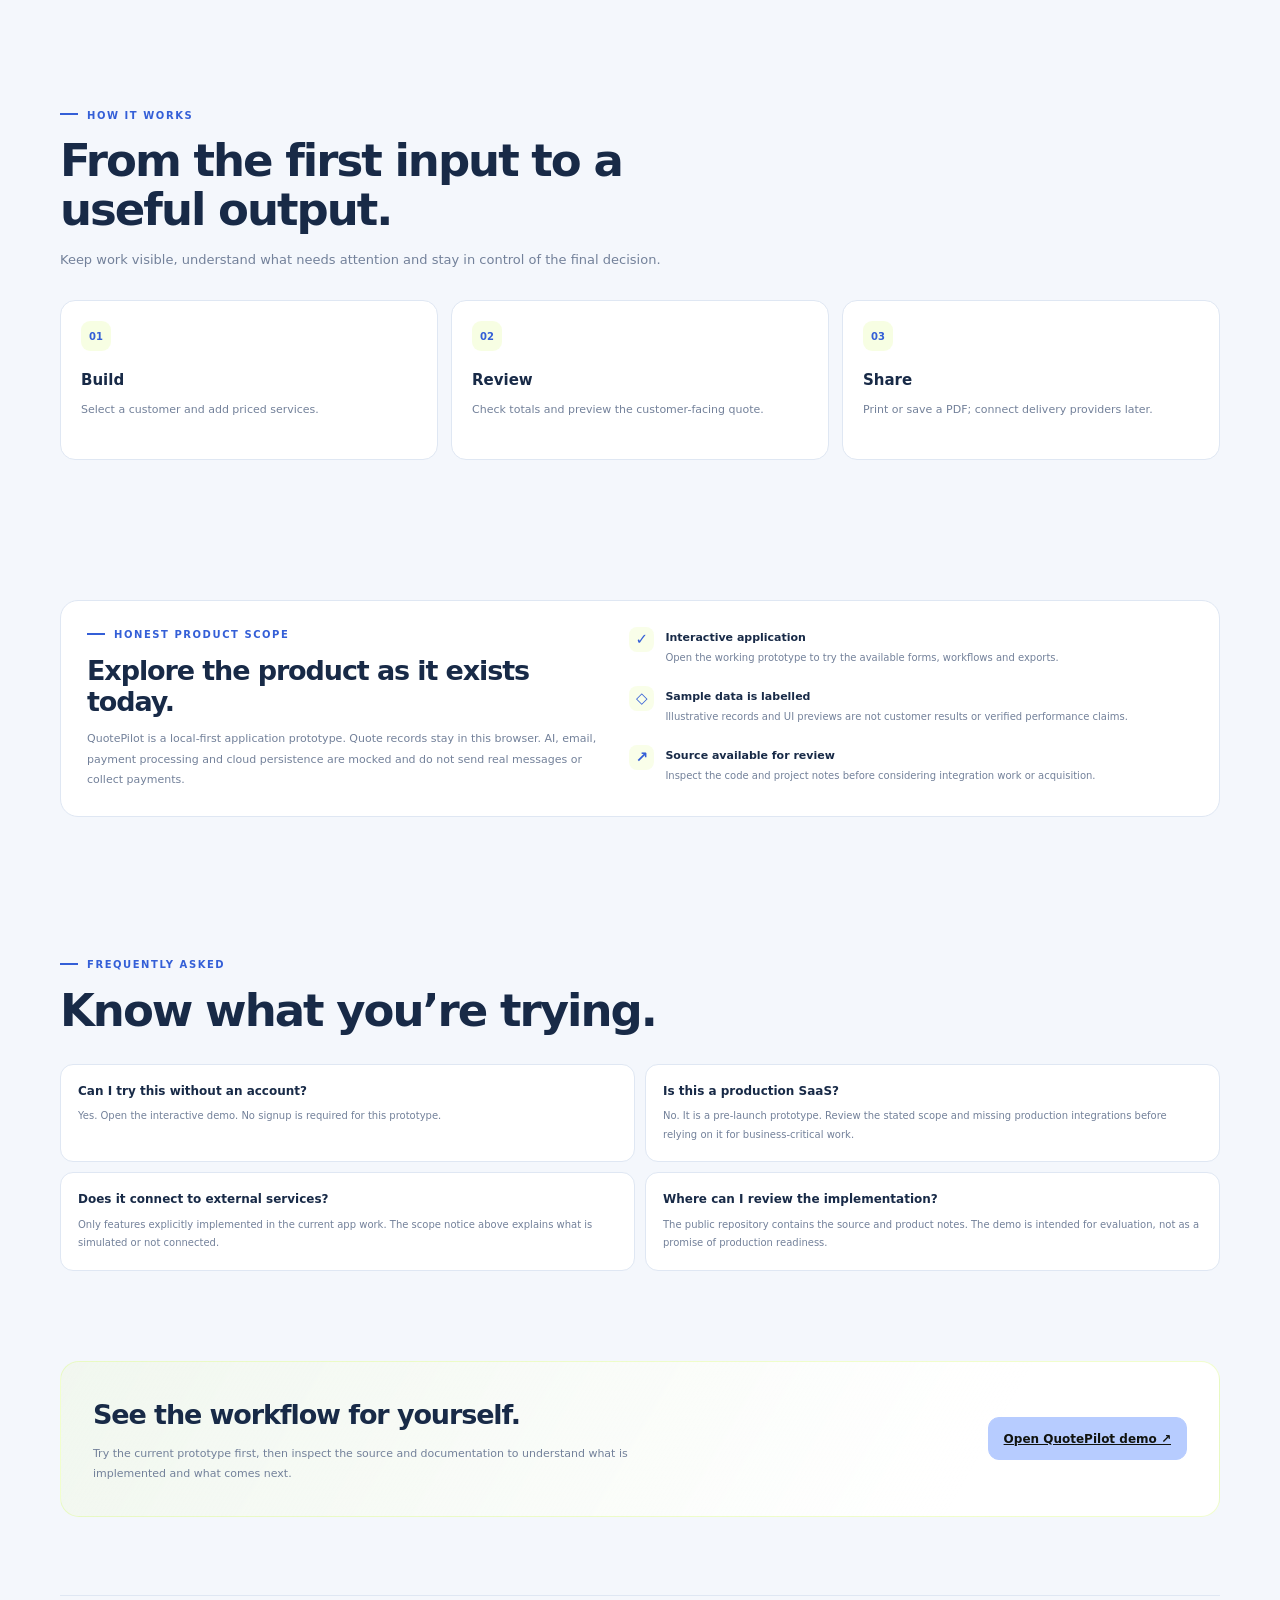
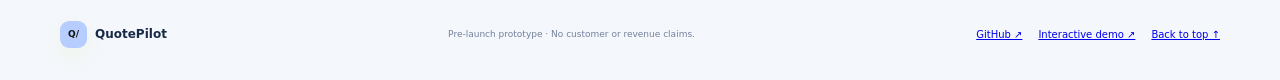
==== commit c80801ac: "Add polished product landing page; keep interactive demo in app.html" ====
--- a/index.html
+++ b/index.html
@@ -1,37 +1,6 @@
-<!doctype html>
-<html lang="en">
-<head>
-<meta charset="utf-8">
-<meta name="viewport" content="width=device-width,initial-scale=1">
-<title>QuotePilot · AI Estimating Workspace</title>
-<link rel="stylesheet" href="assets/styles.css?v=0.5.2">
-<style>
-#boot-state{min-height:100vh;display:grid;place-items:center;padding:24px;background:#f4f7fb;color:#172238;font:14px system-ui,sans-serif}
-#boot-state .box{max-width:760px;width:100%;background:#fff;border:1px solid #e4eaf2;border-radius:18px;padding:28px;box-shadow:0 12px 30px rgba(15,23,42,.07)}
-#boot-state h1{margin:0 0 8px;font-size:24px}#boot-state p{color:#748196;line-height:1.55}
-#boot-state code{display:block;margin-top:14px;padding:12px;border-radius:10px;background:#0f172a;color:#dbeafe;white-space:pre-wrap;word-break:break-word;font-size:12px}
-</style>
-</head>
-<body>
-<div id="app"><div id="boot-state"><div class="box"><h1>QuotePilot</h1><p>Loading workspace…</p></div></div></div>
-<div id="toast-root"></div>
-<script>
-(function(){
-  function show(title,message){
-    var app=document.getElementById("app");
-    if(!app)return;
-    app.innerHTML='<div id="boot-state"><div class="box"><h1>'+title+'</h1><p>The application could not start normally.</p><code>'+String(message||"Unknown startup error").replace(/[&<>]/g,function(c){return {"&":"&amp;","<":"&lt;",">":"&gt;"}[c]||c})+'</code></div></div>';
-  }
-  window.__quotePilotBootError=show;
-  window.addEventListener("error",function(e){
-    if(e&&e.message) show("QuotePilot startup error",e.message+"\n"+(e.filename||""));
-  });
-  window.addEventListener("unhandledrejection",function(e){
-    var r=e&&e.reason; show("QuotePilot startup error",r&&r.message?r.message:String(r||"Unhandled promise rejection"));
-  });
-})();
-</script>
-<script src="assets/integrations.js?v=0.5.2" defer onerror="window.__quotePilotBootError('QuotePilot asset error','Failed to load assets/integrations.js')"></script>
-<script src="assets/app.js?v=0.5.2" defer onerror="window.__quotePilotBootError('QuotePilot asset error','Failed to load assets/app.js')"></script>
-</body>
-</html>+<!doctype html><html lang="en"><head><meta charset="utf-8"><meta name="viewport" content="width=device-width,initial-scale=1"><meta name="theme-color" content="#f4f7fc"><meta name="description" content="Build clear, client-ready estimates with editable line items, customer details, discounts and tax—then review the quote before it goes out."><meta property="og:title" content="QuotePilot — Send quotes that look as professional as your work."><meta property="og:description" content="Build clear, client-ready estimates with editable line items, customer details, discounts and tax—then review the quote before it goes out."><title>QuotePilot — Send quotes that look as professional as your work.</title><style>
+:root{--bg:#f4f7fc;--panel:#ffffff;--line:#dfe7f3;--ink:#182a47;--muted:#73819a;--a:#b7ccff;--b:#345fd7}*{box-sizing:border-box}html{scroll-behavior:smooth;scroll-padding-top:90px}body{margin:0;background:var(--bg);color:var(--ink);font:15px/1.55 Inter,ui-sans-serif,system-ui,-apple-system,BlinkMacSystemFont,"Segoe UI",sans-serif}.site{overflow:hidden}.wrap{width:min(1160px,calc(100% - 44px));margin:auto}.stripe{height:4px;background:linear-gradient(90deg,var(--a),var(--b))}.nav{height:78px;display:flex;align-items:center;justify-content:space-between;gap:22px;border-bottom:1px solid var(--line)}.brand{display:flex;align-items:center;gap:10px;font-weight:850;letter-spacing:-.6px;font-size:18px}.mark{width:37px;height:37px;display:grid;place-items:center;background:var(--a);color:#10130f;border-radius:12px;font-size:12px;font-weight:900;box-shadow:0 8px 22px #d4fb6922}.links{display:flex;gap:26px;color:var(--muted);font-size:12px}.links a:hover{color:var(--ink)}.navright{display:flex;gap:12px;align-items:center}.source{font-size:11px;color:var(--muted);font-weight:750}.button{min-height:43px;padding:0 15px;display:inline-flex;align-items:center;justify-content:center;gap:8px;border:1px solid var(--line);border-radius:11px;font-size:12px;font-weight:800;transition:.18s}.button:hover{transform:translateY(-2px);border-color:var(--b)}.primary{background:var(--a);border-color:var(--a);color:#10130f}.menu{display:none;color:var(--ink);background:transparent;border:1px solid var(--line);border-radius:9px;padding:8px 10px}.hero{position:relative;display:grid;grid-template-columns:.96fr 1.04fr;gap:48px;align-items:center;padding:77px 0 83px;min-height:610px}.hero:before{content:"";position:absolute;width:590px;height:590px;left:-280px;top:-240px;border-radius:50%;background:radial-gradient(circle,#d4fb6916,transparent 68%);pointer-events:none}.copy{position:relative;z-index:1}.badge{display:inline-flex;align-items:center;gap:8px;border:1px solid var(--line);border-radius:99px;padding:7px 10px;margin-bottom:25px;color:var(--muted);font-size:10px}.badge i{width:6px;height:6px;background:var(--b);border-radius:50%;box-shadow:0 0 0 4px #d4fb6922}.eyebrow{font-size:10px;color:var(--b);font-weight:900;letter-spacing:1.55px;text-transform:uppercase}.eyebrow:before{content:"";display:inline-block;width:18px;height:2px;background:var(--b);vertical-align:middle;margin:0 9px 3px 0}.hero h1{font-size:clamp(44px,5.2vw,67px);line-height:1.02;letter-spacing:-3.5px;margin:19px 0 22px;font-weight:850;max-width:640px}.hero h1 em{font-style:normal;color:var(--b)}.lead{font-size:15px;line-height:1.85;color:var(--muted);max-width:550px;margin:0 0 26px}.ctas{display:flex;align-items:center;flex-wrap:wrap;gap:11px}.secondary{background:transparent}.micro{display:flex;align-items:center;gap:9px;margin-top:23px;color:var(--muted);font-size:10px}.micro strong{color:var(--b)}.preview{position:relative;background:var(--panel);border:1px solid var(--line);border-radius:18px;overflow:hidden;box-shadow:0 28px 85px #0009}.previewbar{display:flex;align-items:center;gap:12px;padding:14px 16px;border-bottom:1px solid var(--line);font-size:11px}.lights{display:flex;gap:4px}.lights i{width:6px;height:6px;border-radius:50%;background:var(--line)}.lights i:first-child{background:#ee7d76}.lights i:nth-child(2){background:#e8c36b}.lights i:nth-child(3){background:#62c99a}.previewbar b small{font-weight:500;color:var(--muted)}.pill{margin-left:auto;border:1px solid var(--line);padding:4px 6px;border-radius:5px;font-size:7px;letter-spacing:.6px;color:var(--muted);white-space:nowrap}.previewbody{padding:18px}.vhead{display:flex;align-items:center;justify-content:space-between;gap:10px;margin-bottom:14px}.vhead small,.scenario small{display:block;font-size:8px;font-weight:850;letter-spacing:.9px;color:var(--muted);margin-bottom:5px}.vhead h3{font-size:18px;letter-spacing:-.6px;margin:0}.stats{display:grid;grid-template-columns:repeat(3,minmax(0,1fr));gap:8px;margin-bottom:12px}.stats>div{background:#0d1420;border:1px solid var(--line);border-radius:10px;padding:11px;min-width:0}.stats small{display:block;font-size:8px;color:var(--muted);white-space:nowrap}.stats b{display:block;font-size:23px;letter-spacing:-1px;margin:7px 0 1px;white-space:nowrap}.stats em{font-size:11px;font-style:normal;color:var(--muted)}.stats span{display:block;color:var(--muted);font-size:8px}.chart{border:1px solid var(--line);border-radius:11px;padding:12px;margin-bottom:11px}.charthead{display:flex;justify-content:space-between;gap:8px;font-size:9px;margin-bottom:12px}.charthead small{font-size:8px;color:var(--muted)}.bars{height:76px;display:flex;align-items:flex-end;gap:7px;border-bottom:1px solid var(--line);background:repeating-linear-gradient(to bottom,transparent 0,transparent 24px,#28334680 25px,transparent 26px)}.bars i{flex:1;max-width:26px;border-radius:4px 4px 0 0;background:linear-gradient(180deg,var(--a),var(--b));opacity:.88}.bars i.bad{background:linear-gradient(180deg,#ff8d85,#cc535c)}.axis{display:flex;justify-content:space-between;font-size:7px;color:var(--muted);padding-top:7px}.rows{border:1px solid var(--line);border-radius:10px;padding:0 10px}.row{display:flex;gap:9px;align-items:center;padding:10px 0;border-bottom:1px solid var(--line)}.row:last-child{border-bottom:0}.row>div{flex:1;min-width:0}.row b{font-size:9px;display:block}.row small{display:block;font-size:8px;color:var(--muted);margin-top:3px}.row strong{font-size:8px;white-space:nowrap}.dot{width:7px;height:7px;border-radius:50%;flex:0 0 auto}.green{background:#3ec68b}.red{background:#ed7080}.gold{background:#eab752}.ok{color:#3ec68b}.err,.risk{color:#ed7080}.warn{color:#eab752}.chart .marginbars{display:grid;gap:10px}.marginbars>div{display:grid;grid-template-columns:75px 1fr 30px;gap:7px;align-items:center;font-size:8px}.marginbars span{color:var(--muted)}.marginbars i{height:7px;background:#d4fb6965;border-radius:8px;overflow:hidden}.marginbars i b{display:block;height:100%;background:var(--b);border-radius:8px}.marginbars i b.below{background:#d79b45}.marginbars strong{text-align:right;font-size:8px}.scenario{display:flex;justify-content:space-between;gap:12px;padding:12px;border:1px solid var(--line);border-radius:10px}.scenario b{font-size:10px;display:block}.scenario span{font-size:8px;color:var(--muted);display:block;margin-top:5px}.result{border-left:1px solid var(--line);padding-left:12px;min-width:110px}.result strong{display:block;font-size:19px;letter-spacing:-.7px}.riskbanner{display:flex;align-items:center;gap:9px;border:1px solid #8a5cf655;background:#26182a;border-radius:10px;padding:10px;margin-bottom:10px}.shield{display:grid;place-items:center;width:27px;height:27px;border-radius:8px;background:#874cff24;color:#bda8ff;font-weight:900}.riskbanner div{flex:1;min-width:0}.riskbanner b{display:block;font-size:9px}.riskbanner small{display:block;color:var(--muted);font-size:7px;margin-top:3px}.riskbanner strong{font-size:8px;color:#bda8ff}.avatar{width:25px;height:25px;display:grid;place-items:center;border-radius:8px;background:#d4fb6933;color:var(--b);font-size:8px;font-weight:900;flex:0 0 auto}.row .avatar+b{display:block}.section{padding:70px 0}.sectionhead{max-width:660px;margin-bottom:28px}.sectionhead h2{font-size:clamp(32px,4vw,45px);line-height:1.08;letter-spacing:-2px;margin:14px 0}.sectionhead p{color:var(--muted);font-size:13px;line-height:1.85;margin:0}.features{border-top:1px solid var(--line)}.feature{display:grid;grid-template-columns:55px 1fr 22px;gap:14px;padding:24px 0;border-bottom:1px solid var(--line)}.no{color:var(--b);font-size:11px;font-weight:900;padding-top:4px}.feature h3{font-size:17px;letter-spacing:-.4px;margin:0 0 5px}.feature p{max-width:700px;color:var(--muted);font-size:12px;line-height:1.8;margin:0}.arrow{text-align:right;color:var(--muted)}.steps{display:grid;grid-template-columns:repeat(3,1fr);gap:13px}.step{padding:20px;border:1px solid var(--line);border-radius:15px;background:var(--panel);min-height:160px}.step span{width:30px;height:30px;display:grid;place-items:center;border-radius:9px;background:#d4fb6930;color:var(--b);font-size:10px;font-weight:900}.step h3{font-size:15px;margin:18px 0 7px}.step p{font-size:11px;line-height:1.8;color:var(--muted);margin:0}.truth{display:grid;grid-template-columns:1fr 1.1fr;gap:30px;border:1px solid var(--line);border-radius:18px;background:var(--panel);padding:26px}.truth h2{font-size:27px;letter-spacing:-1.1px;line-height:1.16;margin:12px 0}.truth p{font-size:11px;line-height:1.85;color:var(--muted);margin:0}.truthitems{display:grid;gap:13px}.truthitem{display:flex;gap:11px}.check{width:25px;height:25px;flex:0 0 25px;border-radius:8px;display:grid;place-items:center;background:#d4fb6925;color:var(--b);font-weight:900}.truthitem b{display:block;font-size:11px;margin:2px 0 3px}.truthitem small{display:block;color:var(--muted);font-size:10px;line-height:1.75}.faqgrid{display:grid;grid-template-columns:1fr 1fr;gap:10px}.faq{border:1px solid var(--line);background:var(--panel);border-radius:13px;padding:17px}.faq h3{font-size:12px;margin:0 0 7px}.faq p{font-size:10px;line-height:1.85;color:var(--muted);margin:0}.closing{padding:20px 0 78px}.closebox{display:flex;align-items:center;justify-content:space-between;gap:20px;padding:32px;border:1px solid #d4fb6955;border-radius:19px;background:linear-gradient(120deg,#d4fb6916,var(--panel) 78%);position:relative;overflow:hidden}.closebox h2{font-size:27px;letter-spacing:-1.1px;margin:0 0 8px}.closebox p{max-width:580px;color:var(--muted);font-size:11px;line-height:1.85;margin:0}.foot{padding:25px 0 32px;border-top:1px solid var(--line);display:flex;justify-content:space-between;gap:15px;flex-wrap:wrap;align-items:center}.footbrand{display:flex;align-items:center;gap:8px;font-size:12px;font-weight:850}.footbrand .mark{width:27px;height:27px;border-radius:9px;font-size:9px}.footnote{color:var(--muted);font-size:9px}.footlinks{display:flex;gap:16px;color:var(--muted);font-size:10px}
+@media(max-width:960px){.hero{grid-template-columns:1fr;gap:32px;padding:60px 0}.hero h1{max-width:780px}.copy{max-width:760px}.preview{max-width:760px;width:100%;margin:auto}.truth{grid-template-columns:1fr;gap:22px}}
+@media(max-width:700px){.wrap{width:calc(100% - 30px)}.nav{height:66px}.links{display:none}.source{display:none}.menu{display:block}.hero{padding:42px 0 48px;min-height:0;gap:26px}.hero h1{font-size:clamp(42px,11vw,58px);letter-spacing:-2.7px}.lead{font-size:13px}.button{min-height:41px;padding:0 11px}.previewbody{padding:12px}.previewbar{padding:12px}.stats{gap:5px}.stats>div{padding:9px 7px}.stats b{font-size:18px}.section{padding:51px 0}.sectionhead h2{font-size:34px}.feature{grid-template-columns:30px 1fr 15px;gap:8px;padding:20px 0}.feature h3{font-size:15px}.steps{grid-template-columns:1fr;gap:9px}.step{min-height:0;padding:16px}.step h3{margin:11px 0 6px}.truth{padding:19px}.truth h2{font-size:24px}.faqgrid{grid-template-columns:1fr}.closebox{padding:23px;align-items:flex-start;flex-direction:column}.closebox h2{font-size:24px}.foot{flex-direction:column;align-items:flex-start}.footlinks{flex-wrap:wrap}.result{min-width:95px}.row small{overflow-wrap:anywhere}}
+@media(prefers-reduced-motion:reduce){html{scroll-behavior:auto}.button{transition:none}}
+</style></head><body><div class="site"><div class="stripe"></div><div class="wrap"><header class="nav"><a class="brand" href="#top"><span class="mark">Q/</span>QuotePilot</a><nav class="links" aria-label="Main navigation"><a href="#product">Product</a><a href="#workflow">How it works</a><a href="#scope">Prototype scope</a><a href="#faq">FAQ</a></nav><div class="navright"><a class="source" href="https://github.com/dmytri595-design/quote-pilot" target="_blank" rel="noopener noreferrer">Source code ↗</a><a class="button primary" href="app.html">Open demo ↗</a><button class="menu" aria-label="Toggle navigation" id="menubtn">☰</button></div></header><main id="top"><section class="hero"><div class="copy"><div class="badge"><i></i> Interactive prototype · no sign-up</div><div class="eyebrow">ESTIMATING WORKSPACE FOR SERVICE BUSINESSES</div><h1>Send quotes that look as professional as your work. <em>Built for clear decisions.</em></h1><p class="lead">Build clear, client-ready estimates with editable line items, customer details, discounts and tax—then review the quote before it goes out.</p><div class="ctas"><a class="button primary" href="app.html">Explore the interactive demo ↗</a><a class="button secondary" href="#product">See how it works ↓</a></div><div class="micro"><strong>✓</strong> Try the workflow with sample data. No account required.</div></div><div class="preview"><div class="previewbar"><span class="lights"><i></i><i></i><i></i></span><b>QuotePilot <small> / Product preview</small></b><span class="pill">SAMPLE DATA</span></div><div class="previewbody"><div class="vhead"><div><small>QUOTE NO. Q-1042 / SAMPLE</small><h3>Kitchen refresh</h3></div><span class="pill">DRAFT QUOTE</span></div><div class="stats"><div><small>Estimate total</small><b>$3,842</b><span>illustrative USD</span></div><div><small>Line items</small><b>03</b><span>editable</span></div><div><small>Workflow</small><b>Draft</b><span>review first</span></div></div><div class="rows"><div class="row"><div><b>Cabinet installation</b><small>8 hours × $185</small></div><strong>$1,480</strong></div><div class="row"><div><b>Fixture replacement</b><small>4 units × $215</small></div><strong>$860</strong></div><div class="row"><div><b>Materials & finish</b><small>One lot × $1,050</small></div><strong>$1,050</strong></div></div><div class="chart"><div class="charthead"><b>Customer quote preview</b><small>Print / Save PDF</small></div><div style="display:flex;justify-content:space-between;gap:10px;font-size:10px"><span style="color:var(--muted)">Subtotal</span><b>$3,390.00</b></div><div style="display:flex;justify-content:space-between;gap:10px;font-size:10px;margin-top:7px"><span style="color:var(--muted)">Discount + tax estimate</span><b>$452.50</b></div></div><div class="micro"><strong>◇</strong> Illustrative workspace · values are examples, not customer results</div></div></div></section><section class="section" id="product"><div class="sectionhead"><div class="eyebrow">A focused workspace</div><h2>Less friction between the details and the next decision.</h2><p>QuotePilot brings the core workflow into one place—with clear states, practical controls and outputs you can inspect before moving forward.</p></div><div class="features"><article class="feature"><span class="no">01</span><div><h3>Create estimates with accurate totals</h3><p>Use editable line items, a service catalog and automatic subtotal, discount, tax and total calculations.</p></div><span class="arrow">↗</span></article><article class="feature"><span class="no">02</span><div><h3>Give customers a clearer view</h3><p>Preview a branded, readable quote before printing or saving it as a PDF.</p></div><span class="arrow">↗</span></article><article class="feature"><span class="no">03</span><div><h3>Keep your quoting workflow organized</h3><p>Track quote status, customers and service items from a single browser workspace.</p></div><span class="arrow">↗</span></article></div></section><section class="section" id="workflow"><div class="sectionhead"><div class="eyebrow">How it works</div><h2>From the first input to a useful output.</h2><p>Keep work visible, understand what needs attention and stay in control of the final decision.</p></div><div class="steps"><article class="step"><span>01</span><h3>Build</h3><p>Select a customer and add priced services.</p></article><article class="step"><span>02</span><h3>Review</h3><p>Check totals and preview the customer-facing quote.</p></article><article class="step"><span>03</span><h3>Share</h3><p>Print or save a PDF; connect delivery providers later.</p></article></div></section><section class="section" id="scope"><div class="truth"><div><div class="eyebrow">Honest product scope</div><h2>Explore the product as it exists today.</h2><p>QuotePilot is a local-first application prototype. Quote records stay in this browser. AI, email, payment processing and cloud persistence are mocked and do not send real messages or collect payments.</p></div><div class="truthitems"><div class="truthitem"><span class="check">✓</span><div><b>Interactive application</b><small>Open the working prototype to try the available forms, workflows and exports.</small></div></div><div class="truthitem"><span class="check">◇</span><div><b>Sample data is labelled</b><small>Illustrative records and UI previews are not customer results or verified performance claims.</small></div></div><div class="truthitem"><span class="check">↗</span><div><b>Source available for review</b><small>Inspect the code and project notes before considering integration work or acquisition.</small></div></div></div></div></section><section class="section" id="faq"><div class="sectionhead"><div class="eyebrow">Frequently asked</div><h2>Know what you’re trying.</h2></div><div class="faqgrid"><article class="faq"><h3>Can I try this without an account?</h3><p>Yes. Open the interactive demo. No signup is required for this prototype.</p></article><article class="faq"><h3>Is this a production SaaS?</h3><p>No. It is a pre-launch prototype. Review the stated scope and missing production integrations before relying on it for business-critical work.</p></article><article class="faq"><h3>Does it connect to external services?</h3><p>Only features explicitly implemented in the current app work. The scope notice above explains what is simulated or not connected.</p></article><article class="faq"><h3>Where can I review the implementation?</h3><p>The public repository contains the source and product notes. The demo is intended for evaluation, not as a promise of production readiness.</p></article></div></section><section class="closing"><div class="closebox"><div><h2>See the workflow for yourself.</h2><p>Try the current prototype first, then inspect the source and documentation to understand what is implemented and what comes next.</p></div><a class="button primary" href="app.html">Open QuotePilot demo ↗</a></div></section></main><footer class="foot"><div class="footbrand"><span class="mark">Q/</span>QuotePilot</div><div class="footnote">Pre-launch prototype · No customer or revenue claims.</div><div class="footlinks"><a href="https://github.com/dmytri595-design/quote-pilot" target="_blank" rel="noopener noreferrer">GitHub ↗</a><a href="app.html">Interactive demo ↗</a><a href="#top">Back to top ↑</a></div></footer></div></div><script>(function(){var b=document.getElementById("menubtn");if(!b)return;b.addEventListener("click",function(){var n=document.querySelector(".links");if(!n)return;var show=n.style.display!=="flex";n.style.display=show?"flex":"none";if(show){n.style.position="absolute";n.style.top="72px";n.style.left="15px";n.style.right="15px";n.style.zIndex="20";n.style.padding="17px";n.style.flexDirection="column";n.style.gap="15px";n.style.background="var(--panel)";n.style.border="1px solid var(--line)";n.style.borderRadius="13px"}})})();</script></body></html>
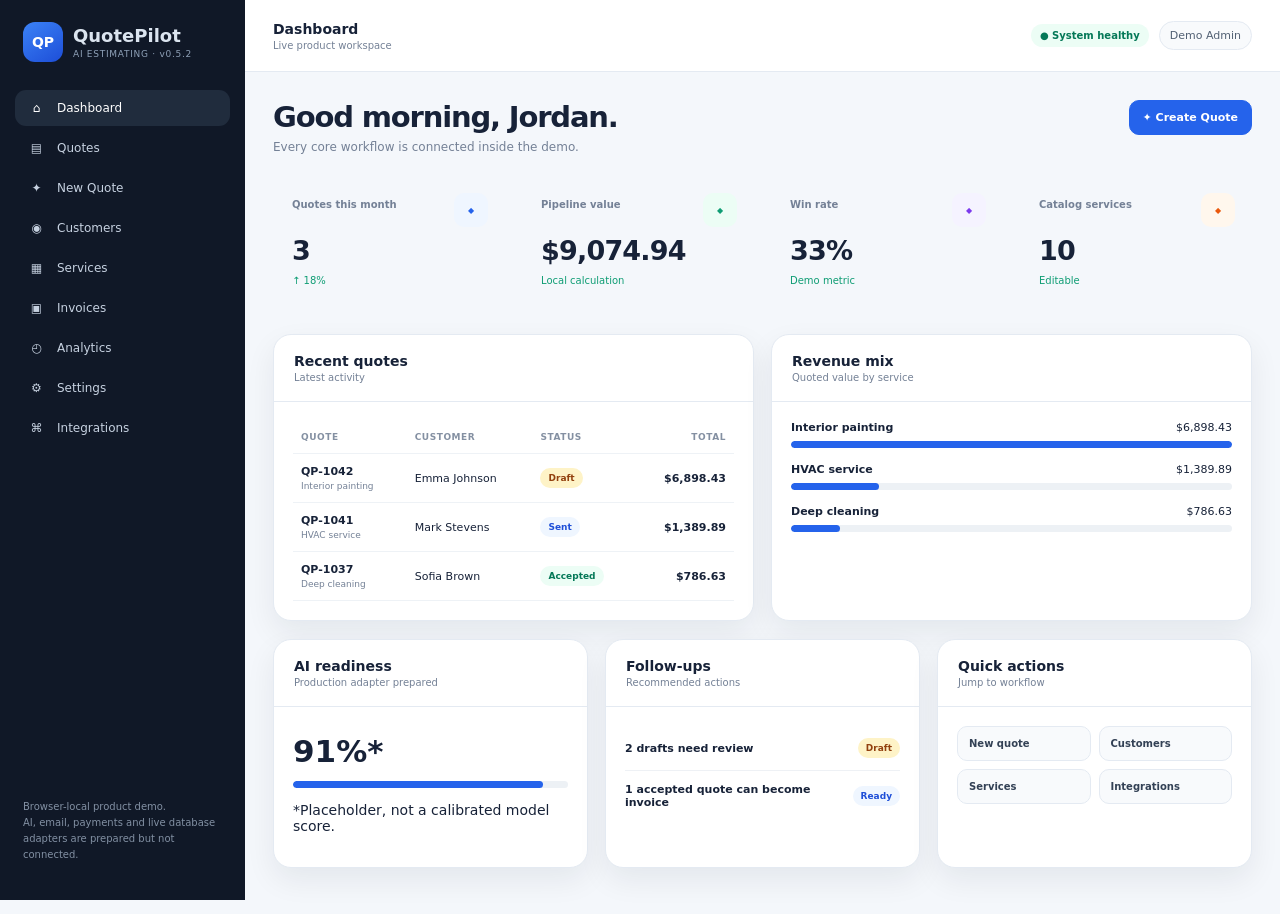
==== commit b453bb33: "Restore the original business application as the main homepage" ====
--- a/index.html
+++ b/index.html
@@ -1,6 +1,37 @@
-<!doctype html><html lang="en"><head><meta charset="utf-8"><meta name="viewport" content="width=device-width,initial-scale=1"><meta name="theme-color" content="#f4f7fc"><meta name="description" content="Build clear, client-ready estimates with editable line items, customer details, discounts and tax—then review the quote before it goes out."><meta property="og:title" content="QuotePilot — Send quotes that look as professional as your work."><meta property="og:description" content="Build clear, client-ready estimates with editable line items, customer details, discounts and tax—then review the quote before it goes out."><title>QuotePilot — Send quotes that look as professional as your work.</title><style>
-:root{--bg:#f4f7fc;--panel:#ffffff;--line:#dfe7f3;--ink:#182a47;--muted:#73819a;--a:#b7ccff;--b:#345fd7}*{box-sizing:border-box}html{scroll-behavior:smooth;scroll-padding-top:90px}body{margin:0;background:var(--bg);color:var(--ink);font:15px/1.55 Inter,ui-sans-serif,system-ui,-apple-system,BlinkMacSystemFont,"Segoe UI",sans-serif}.site{overflow:hidden}.wrap{width:min(1160px,calc(100% - 44px));margin:auto}.stripe{height:4px;background:linear-gradient(90deg,var(--a),var(--b))}.nav{height:78px;display:flex;align-items:center;justify-content:space-between;gap:22px;border-bottom:1px solid var(--line)}.brand{display:flex;align-items:center;gap:10px;font-weight:850;letter-spacing:-.6px;font-size:18px}.mark{width:37px;height:37px;display:grid;place-items:center;background:var(--a);color:#10130f;border-radius:12px;font-size:12px;font-weight:900;box-shadow:0 8px 22px #d4fb6922}.links{display:flex;gap:26px;color:var(--muted);font-size:12px}.links a:hover{color:var(--ink)}.navright{display:flex;gap:12px;align-items:center}.source{font-size:11px;color:var(--muted);font-weight:750}.button{min-height:43px;padding:0 15px;display:inline-flex;align-items:center;justify-content:center;gap:8px;border:1px solid var(--line);border-radius:11px;font-size:12px;font-weight:800;transition:.18s}.button:hover{transform:translateY(-2px);border-color:var(--b)}.primary{background:var(--a);border-color:var(--a);color:#10130f}.menu{display:none;color:var(--ink);background:transparent;border:1px solid var(--line);border-radius:9px;padding:8px 10px}.hero{position:relative;display:grid;grid-template-columns:.96fr 1.04fr;gap:48px;align-items:center;padding:77px 0 83px;min-height:610px}.hero:before{content:"";position:absolute;width:590px;height:590px;left:-280px;top:-240px;border-radius:50%;background:radial-gradient(circle,#d4fb6916,transparent 68%);pointer-events:none}.copy{position:relative;z-index:1}.badge{display:inline-flex;align-items:center;gap:8px;border:1px solid var(--line);border-radius:99px;padding:7px 10px;margin-bottom:25px;color:var(--muted);font-size:10px}.badge i{width:6px;height:6px;background:var(--b);border-radius:50%;box-shadow:0 0 0 4px #d4fb6922}.eyebrow{font-size:10px;color:var(--b);font-weight:900;letter-spacing:1.55px;text-transform:uppercase}.eyebrow:before{content:"";display:inline-block;width:18px;height:2px;background:var(--b);vertical-align:middle;margin:0 9px 3px 0}.hero h1{font-size:clamp(44px,5.2vw,67px);line-height:1.02;letter-spacing:-3.5px;margin:19px 0 22px;font-weight:850;max-width:640px}.hero h1 em{font-style:normal;color:var(--b)}.lead{font-size:15px;line-height:1.85;color:var(--muted);max-width:550px;margin:0 0 26px}.ctas{display:flex;align-items:center;flex-wrap:wrap;gap:11px}.secondary{background:transparent}.micro{display:flex;align-items:center;gap:9px;margin-top:23px;color:var(--muted);font-size:10px}.micro strong{color:var(--b)}.preview{position:relative;background:var(--panel);border:1px solid var(--line);border-radius:18px;overflow:hidden;box-shadow:0 28px 85px #0009}.previewbar{display:flex;align-items:center;gap:12px;padding:14px 16px;border-bottom:1px solid var(--line);font-size:11px}.lights{display:flex;gap:4px}.lights i{width:6px;height:6px;border-radius:50%;background:var(--line)}.lights i:first-child{background:#ee7d76}.lights i:nth-child(2){background:#e8c36b}.lights i:nth-child(3){background:#62c99a}.previewbar b small{font-weight:500;color:var(--muted)}.pill{margin-left:auto;border:1px solid var(--line);padding:4px 6px;border-radius:5px;font-size:7px;letter-spacing:.6px;color:var(--muted);white-space:nowrap}.previewbody{padding:18px}.vhead{display:flex;align-items:center;justify-content:space-between;gap:10px;margin-bottom:14px}.vhead small,.scenario small{display:block;font-size:8px;font-weight:850;letter-spacing:.9px;color:var(--muted);margin-bottom:5px}.vhead h3{font-size:18px;letter-spacing:-.6px;margin:0}.stats{display:grid;grid-template-columns:repeat(3,minmax(0,1fr));gap:8px;margin-bottom:12px}.stats>div{background:#0d1420;border:1px solid var(--line);border-radius:10px;padding:11px;min-width:0}.stats small{display:block;font-size:8px;color:var(--muted);white-space:nowrap}.stats b{display:block;font-size:23px;letter-spacing:-1px;margin:7px 0 1px;white-space:nowrap}.stats em{font-size:11px;font-style:normal;color:var(--muted)}.stats span{display:block;color:var(--muted);font-size:8px}.chart{border:1px solid var(--line);border-radius:11px;padding:12px;margin-bottom:11px}.charthead{display:flex;justify-content:space-between;gap:8px;font-size:9px;margin-bottom:12px}.charthead small{font-size:8px;color:var(--muted)}.bars{height:76px;display:flex;align-items:flex-end;gap:7px;border-bottom:1px solid var(--line);background:repeating-linear-gradient(to bottom,transparent 0,transparent 24px,#28334680 25px,transparent 26px)}.bars i{flex:1;max-width:26px;border-radius:4px 4px 0 0;background:linear-gradient(180deg,var(--a),var(--b));opacity:.88}.bars i.bad{background:linear-gradient(180deg,#ff8d85,#cc535c)}.axis{display:flex;justify-content:space-between;font-size:7px;color:var(--muted);padding-top:7px}.rows{border:1px solid var(--line);border-radius:10px;padding:0 10px}.row{display:flex;gap:9px;align-items:center;padding:10px 0;border-bottom:1px solid var(--line)}.row:last-child{border-bottom:0}.row>div{flex:1;min-width:0}.row b{font-size:9px;display:block}.row small{display:block;font-size:8px;color:var(--muted);margin-top:3px}.row strong{font-size:8px;white-space:nowrap}.dot{width:7px;height:7px;border-radius:50%;flex:0 0 auto}.green{background:#3ec68b}.red{background:#ed7080}.gold{background:#eab752}.ok{color:#3ec68b}.err,.risk{color:#ed7080}.warn{color:#eab752}.chart .marginbars{display:grid;gap:10px}.marginbars>div{display:grid;grid-template-columns:75px 1fr 30px;gap:7px;align-items:center;font-size:8px}.marginbars span{color:var(--muted)}.marginbars i{height:7px;background:#d4fb6965;border-radius:8px;overflow:hidden}.marginbars i b{display:block;height:100%;background:var(--b);border-radius:8px}.marginbars i b.below{background:#d79b45}.marginbars strong{text-align:right;font-size:8px}.scenario{display:flex;justify-content:space-between;gap:12px;padding:12px;border:1px solid var(--line);border-radius:10px}.scenario b{font-size:10px;display:block}.scenario span{font-size:8px;color:var(--muted);display:block;margin-top:5px}.result{border-left:1px solid var(--line);padding-left:12px;min-width:110px}.result strong{display:block;font-size:19px;letter-spacing:-.7px}.riskbanner{display:flex;align-items:center;gap:9px;border:1px solid #8a5cf655;background:#26182a;border-radius:10px;padding:10px;margin-bottom:10px}.shield{display:grid;place-items:center;width:27px;height:27px;border-radius:8px;background:#874cff24;color:#bda8ff;font-weight:900}.riskbanner div{flex:1;min-width:0}.riskbanner b{display:block;font-size:9px}.riskbanner small{display:block;color:var(--muted);font-size:7px;margin-top:3px}.riskbanner strong{font-size:8px;color:#bda8ff}.avatar{width:25px;height:25px;display:grid;place-items:center;border-radius:8px;background:#d4fb6933;color:var(--b);font-size:8px;font-weight:900;flex:0 0 auto}.row .avatar+b{display:block}.section{padding:70px 0}.sectionhead{max-width:660px;margin-bottom:28px}.sectionhead h2{font-size:clamp(32px,4vw,45px);line-height:1.08;letter-spacing:-2px;margin:14px 0}.sectionhead p{color:var(--muted);font-size:13px;line-height:1.85;margin:0}.features{border-top:1px solid var(--line)}.feature{display:grid;grid-template-columns:55px 1fr 22px;gap:14px;padding:24px 0;border-bottom:1px solid var(--line)}.no{color:var(--b);font-size:11px;font-weight:900;padding-top:4px}.feature h3{font-size:17px;letter-spacing:-.4px;margin:0 0 5px}.feature p{max-width:700px;color:var(--muted);font-size:12px;line-height:1.8;margin:0}.arrow{text-align:right;color:var(--muted)}.steps{display:grid;grid-template-columns:repeat(3,1fr);gap:13px}.step{padding:20px;border:1px solid var(--line);border-radius:15px;background:var(--panel);min-height:160px}.step span{width:30px;height:30px;display:grid;place-items:center;border-radius:9px;background:#d4fb6930;color:var(--b);font-size:10px;font-weight:900}.step h3{font-size:15px;margin:18px 0 7px}.step p{font-size:11px;line-height:1.8;color:var(--muted);margin:0}.truth{display:grid;grid-template-columns:1fr 1.1fr;gap:30px;border:1px solid var(--line);border-radius:18px;background:var(--panel);padding:26px}.truth h2{font-size:27px;letter-spacing:-1.1px;line-height:1.16;margin:12px 0}.truth p{font-size:11px;line-height:1.85;color:var(--muted);margin:0}.truthitems{display:grid;gap:13px}.truthitem{display:flex;gap:11px}.check{width:25px;height:25px;flex:0 0 25px;border-radius:8px;display:grid;place-items:center;background:#d4fb6925;color:var(--b);font-weight:900}.truthitem b{display:block;font-size:11px;margin:2px 0 3px}.truthitem small{display:block;color:var(--muted);font-size:10px;line-height:1.75}.faqgrid{display:grid;grid-template-columns:1fr 1fr;gap:10px}.faq{border:1px solid var(--line);background:var(--panel);border-radius:13px;padding:17px}.faq h3{font-size:12px;margin:0 0 7px}.faq p{font-size:10px;line-height:1.85;color:var(--muted);margin:0}.closing{padding:20px 0 78px}.closebox{display:flex;align-items:center;justify-content:space-between;gap:20px;padding:32px;border:1px solid #d4fb6955;border-radius:19px;background:linear-gradient(120deg,#d4fb6916,var(--panel) 78%);position:relative;overflow:hidden}.closebox h2{font-size:27px;letter-spacing:-1.1px;margin:0 0 8px}.closebox p{max-width:580px;color:var(--muted);font-size:11px;line-height:1.85;margin:0}.foot{padding:25px 0 32px;border-top:1px solid var(--line);display:flex;justify-content:space-between;gap:15px;flex-wrap:wrap;align-items:center}.footbrand{display:flex;align-items:center;gap:8px;font-size:12px;font-weight:850}.footbrand .mark{width:27px;height:27px;border-radius:9px;font-size:9px}.footnote{color:var(--muted);font-size:9px}.footlinks{display:flex;gap:16px;color:var(--muted);font-size:10px}
-@media(max-width:960px){.hero{grid-template-columns:1fr;gap:32px;padding:60px 0}.hero h1{max-width:780px}.copy{max-width:760px}.preview{max-width:760px;width:100%;margin:auto}.truth{grid-template-columns:1fr;gap:22px}}
-@media(max-width:700px){.wrap{width:calc(100% - 30px)}.nav{height:66px}.links{display:none}.source{display:none}.menu{display:block}.hero{padding:42px 0 48px;min-height:0;gap:26px}.hero h1{font-size:clamp(42px,11vw,58px);letter-spacing:-2.7px}.lead{font-size:13px}.button{min-height:41px;padding:0 11px}.previewbody{padding:12px}.previewbar{padding:12px}.stats{gap:5px}.stats>div{padding:9px 7px}.stats b{font-size:18px}.section{padding:51px 0}.sectionhead h2{font-size:34px}.feature{grid-template-columns:30px 1fr 15px;gap:8px;padding:20px 0}.feature h3{font-size:15px}.steps{grid-template-columns:1fr;gap:9px}.step{min-height:0;padding:16px}.step h3{margin:11px 0 6px}.truth{padding:19px}.truth h2{font-size:24px}.faqgrid{grid-template-columns:1fr}.closebox{padding:23px;align-items:flex-start;flex-direction:column}.closebox h2{font-size:24px}.foot{flex-direction:column;align-items:flex-start}.footlinks{flex-wrap:wrap}.result{min-width:95px}.row small{overflow-wrap:anywhere}}
-@media(prefers-reduced-motion:reduce){html{scroll-behavior:auto}.button{transition:none}}
-</style></head><body><div class="site"><div class="stripe"></div><div class="wrap"><header class="nav"><a class="brand" href="#top"><span class="mark">Q/</span>QuotePilot</a><nav class="links" aria-label="Main navigation"><a href="#product">Product</a><a href="#workflow">How it works</a><a href="#scope">Prototype scope</a><a href="#faq">FAQ</a></nav><div class="navright"><a class="source" href="https://github.com/dmytri595-design/quote-pilot" target="_blank" rel="noopener noreferrer">Source code ↗</a><a class="button primary" href="app.html">Open demo ↗</a><button class="menu" aria-label="Toggle navigation" id="menubtn">☰</button></div></header><main id="top"><section class="hero"><div class="copy"><div class="badge"><i></i> Interactive prototype · no sign-up</div><div class="eyebrow">ESTIMATING WORKSPACE FOR SERVICE BUSINESSES</div><h1>Send quotes that look as professional as your work. <em>Built for clear decisions.</em></h1><p class="lead">Build clear, client-ready estimates with editable line items, customer details, discounts and tax—then review the quote before it goes out.</p><div class="ctas"><a class="button primary" href="app.html">Explore the interactive demo ↗</a><a class="button secondary" href="#product">See how it works ↓</a></div><div class="micro"><strong>✓</strong> Try the workflow with sample data. No account required.</div></div><div class="preview"><div class="previewbar"><span class="lights"><i></i><i></i><i></i></span><b>QuotePilot <small> / Product preview</small></b><span class="pill">SAMPLE DATA</span></div><div class="previewbody"><div class="vhead"><div><small>QUOTE NO. Q-1042 / SAMPLE</small><h3>Kitchen refresh</h3></div><span class="pill">DRAFT QUOTE</span></div><div class="stats"><div><small>Estimate total</small><b>$3,842</b><span>illustrative USD</span></div><div><small>Line items</small><b>03</b><span>editable</span></div><div><small>Workflow</small><b>Draft</b><span>review first</span></div></div><div class="rows"><div class="row"><div><b>Cabinet installation</b><small>8 hours × $185</small></div><strong>$1,480</strong></div><div class="row"><div><b>Fixture replacement</b><small>4 units × $215</small></div><strong>$860</strong></div><div class="row"><div><b>Materials & finish</b><small>One lot × $1,050</small></div><strong>$1,050</strong></div></div><div class="chart"><div class="charthead"><b>Customer quote preview</b><small>Print / Save PDF</small></div><div style="display:flex;justify-content:space-between;gap:10px;font-size:10px"><span style="color:var(--muted)">Subtotal</span><b>$3,390.00</b></div><div style="display:flex;justify-content:space-between;gap:10px;font-size:10px;margin-top:7px"><span style="color:var(--muted)">Discount + tax estimate</span><b>$452.50</b></div></div><div class="micro"><strong>◇</strong> Illustrative workspace · values are examples, not customer results</div></div></div></section><section class="section" id="product"><div class="sectionhead"><div class="eyebrow">A focused workspace</div><h2>Less friction between the details and the next decision.</h2><p>QuotePilot brings the core workflow into one place—with clear states, practical controls and outputs you can inspect before moving forward.</p></div><div class="features"><article class="feature"><span class="no">01</span><div><h3>Create estimates with accurate totals</h3><p>Use editable line items, a service catalog and automatic subtotal, discount, tax and total calculations.</p></div><span class="arrow">↗</span></article><article class="feature"><span class="no">02</span><div><h3>Give customers a clearer view</h3><p>Preview a branded, readable quote before printing or saving it as a PDF.</p></div><span class="arrow">↗</span></article><article class="feature"><span class="no">03</span><div><h3>Keep your quoting workflow organized</h3><p>Track quote status, customers and service items from a single browser workspace.</p></div><span class="arrow">↗</span></article></div></section><section class="section" id="workflow"><div class="sectionhead"><div class="eyebrow">How it works</div><h2>From the first input to a useful output.</h2><p>Keep work visible, understand what needs attention and stay in control of the final decision.</p></div><div class="steps"><article class="step"><span>01</span><h3>Build</h3><p>Select a customer and add priced services.</p></article><article class="step"><span>02</span><h3>Review</h3><p>Check totals and preview the customer-facing quote.</p></article><article class="step"><span>03</span><h3>Share</h3><p>Print or save a PDF; connect delivery providers later.</p></article></div></section><section class="section" id="scope"><div class="truth"><div><div class="eyebrow">Honest product scope</div><h2>Explore the product as it exists today.</h2><p>QuotePilot is a local-first application prototype. Quote records stay in this browser. AI, email, payment processing and cloud persistence are mocked and do not send real messages or collect payments.</p></div><div class="truthitems"><div class="truthitem"><span class="check">✓</span><div><b>Interactive application</b><small>Open the working prototype to try the available forms, workflows and exports.</small></div></div><div class="truthitem"><span class="check">◇</span><div><b>Sample data is labelled</b><small>Illustrative records and UI previews are not customer results or verified performance claims.</small></div></div><div class="truthitem"><span class="check">↗</span><div><b>Source available for review</b><small>Inspect the code and project notes before considering integration work or acquisition.</small></div></div></div></div></section><section class="section" id="faq"><div class="sectionhead"><div class="eyebrow">Frequently asked</div><h2>Know what you’re trying.</h2></div><div class="faqgrid"><article class="faq"><h3>Can I try this without an account?</h3><p>Yes. Open the interactive demo. No signup is required for this prototype.</p></article><article class="faq"><h3>Is this a production SaaS?</h3><p>No. It is a pre-launch prototype. Review the stated scope and missing production integrations before relying on it for business-critical work.</p></article><article class="faq"><h3>Does it connect to external services?</h3><p>Only features explicitly implemented in the current app work. The scope notice above explains what is simulated or not connected.</p></article><article class="faq"><h3>Where can I review the implementation?</h3><p>The public repository contains the source and product notes. The demo is intended for evaluation, not as a promise of production readiness.</p></article></div></section><section class="closing"><div class="closebox"><div><h2>See the workflow for yourself.</h2><p>Try the current prototype first, then inspect the source and documentation to understand what is implemented and what comes next.</p></div><a class="button primary" href="app.html">Open QuotePilot demo ↗</a></div></section></main><footer class="foot"><div class="footbrand"><span class="mark">Q/</span>QuotePilot</div><div class="footnote">Pre-launch prototype · No customer or revenue claims.</div><div class="footlinks"><a href="https://github.com/dmytri595-design/quote-pilot" target="_blank" rel="noopener noreferrer">GitHub ↗</a><a href="app.html">Interactive demo ↗</a><a href="#top">Back to top ↑</a></div></footer></div></div><script>(function(){var b=document.getElementById("menubtn");if(!b)return;b.addEventListener("click",function(){var n=document.querySelector(".links");if(!n)return;var show=n.style.display!=="flex";n.style.display=show?"flex":"none";if(show){n.style.position="absolute";n.style.top="72px";n.style.left="15px";n.style.right="15px";n.style.zIndex="20";n.style.padding="17px";n.style.flexDirection="column";n.style.gap="15px";n.style.background="var(--panel)";n.style.border="1px solid var(--line)";n.style.borderRadius="13px"}})})();</script></body></html>+<!doctype html>
+<html lang="en">
+<head>
+<meta charset="utf-8">
+<meta name="viewport" content="width=device-width,initial-scale=1">
+<title>QuotePilot · AI Estimating Workspace</title>
+<link rel="stylesheet" href="assets/styles.css?v=0.5.2">
+<style>
+#boot-state{min-height:100vh;display:grid;place-items:center;padding:24px;background:#f4f7fb;color:#172238;font:14px system-ui,sans-serif}
+#boot-state .box{max-width:760px;width:100%;background:#fff;border:1px solid #e4eaf2;border-radius:18px;padding:28px;box-shadow:0 12px 30px rgba(15,23,42,.07)}
+#boot-state h1{margin:0 0 8px;font-size:24px}#boot-state p{color:#748196;line-height:1.55}
+#boot-state code{display:block;margin-top:14px;padding:12px;border-radius:10px;background:#0f172a;color:#dbeafe;white-space:pre-wrap;word-break:break-word;font-size:12px}
+</style>
+</head>
+<body>
+<div id="app"><div id="boot-state"><div class="box"><h1>QuotePilot</h1><p>Loading workspace…</p></div></div></div>
+<div id="toast-root"></div>
+<script>
+(function(){
+  function show(title,message){
+    var app=document.getElementById("app");
+    if(!app)return;
+    app.innerHTML='<div id="boot-state"><div class="box"><h1>'+title+'</h1><p>The application could not start normally.</p><code>'+String(message||"Unknown startup error").replace(/[&<>]/g,function(c){return {"&":"&amp;","<":"&lt;",">":"&gt;"}[c]||c})+'</code></div></div>';
+  }
+  window.__quotePilotBootError=show;
+  window.addEventListener("error",function(e){
+    if(e&&e.message) show("QuotePilot startup error",e.message+"\n"+(e.filename||""));
+  });
+  window.addEventListener("unhandledrejection",function(e){
+    var r=e&&e.reason; show("QuotePilot startup error",r&&r.message?r.message:String(r||"Unhandled promise rejection"));
+  });
+})();
+</script>
+<script src="assets/integrations.js?v=0.5.2" defer onerror="window.__quotePilotBootError('QuotePilot asset error','Failed to load assets/integrations.js')"></script>
+<script src="assets/app.js?v=0.5.2" defer onerror="window.__quotePilotBootError('QuotePilot asset error','Failed to load assets/app.js')"></script>
+</body>
+</html>
--- a/assets/styles.css
+++ b/assets/styles.css
@@ -0,0 +1,14 @@
+:root{--bg:#f4f7fb;--panel:#fff;--ink:#172238;--muted:#748196;--line:#e4eaf2;--blue:#2563eb;--green:#0f9d74;--amber:#b7791f;--red:#dc2626;--violet:#7c3aed;--orange:#ea580c;--shadow:0 12px 30px rgba(15,23,42,.07);--r:18px}
+*{box-sizing:border-box}html,body{margin:0;background:var(--bg);color:var(--ink);font:14px Inter,ui-sans-serif,system-ui,-apple-system,BlinkMacSystemFont,"Segoe UI",Roboto,Arial,sans-serif}body{min-height:100vh}a{text-decoration:none;color:inherit}button,input,textarea,select{font:inherit}button{cursor:pointer}
+.shell{display:flex;min-height:100vh}.shell aside{width:245px;background:#101827;color:#dbe4ef;padding:22px 15px;display:flex;flex-direction:column;position:sticky;top:0;height:100vh}.brand{display:flex;align-items:center;gap:10px;padding:0 8px 28px}.mark{width:40px;height:40px;border-radius:12px;background:linear-gradient(145deg,#3b82f6,#1d4ed8);display:grid;place-items:center;font-weight:900;color:white}.brand b{font-size:18px}.brand small{display:block;color:#8ea0b7;font-size:9px;letter-spacing:.08em;margin-top:3px}.shell nav{display:grid;gap:4px}.shell nav a{display:flex;gap:11px;align-items:center;padding:11px 12px;border-radius:11px;color:#c6d1e0;font-size:12px}.shell nav a:hover,.shell nav a.active{background:#202c3d;color:white}.shell nav a span{width:19px;text-align:center}.aside-foot{margin-top:auto;padding:15px 8px;color:#8290a3;font-size:10px;line-height:1.6}.shell main{flex:1;min-width:0}.shell header{height:72px;background:white;border-bottom:1px solid var(--line);padding:0 28px;display:flex;align-items:center;justify-content:space-between;position:sticky;top:0;z-index:3}.shell header small{display:block;color:var(--muted);font-size:10px;margin-top:3px}.head-actions{display:flex;align-items:center;gap:10px}.health{background:#ecfdf5;color:#047857;border-radius:99px;padding:6px 9px;font-size:10px;font-weight:800}.user{font-size:11px;color:#526174;background:#f8fafc;border:1px solid var(--line);padding:7px 10px;border-radius:99px}
+section{max-width:1450px;padding:28px;margin:auto}.page-head{display:flex;align-items:flex-start;justify-content:space-between;gap:15px;margin-bottom:22px}.page-head h1{font-size:29px;letter-spacing:-.04em;margin:0 0 6px}.page-head p{margin:0;color:var(--muted);font-size:12px}.actions{display:flex;gap:8px;flex-wrap:wrap}.btn{display:inline-flex;align-items:center;justify-content:center;border:1px solid var(--line);background:white;color:var(--ink);padding:10px 13px;border-radius:10px;font-size:11px;font-weight:800}.btn:hover{transform:translateY(-1px);border-color:#b8c5d7}.btn.primary{background:var(--blue);border-color:var(--blue);color:white}.btn.green{background:var(--green);border-color:var(--green);color:white}
+.grid{display:grid;gap:17px;margin-bottom:18px}.g2{grid-template-columns:repeat(2,minmax(0,1fr))}.g3{grid-template-columns:repeat(3,minmax(0,1fr))}.g4{grid-template-columns:repeat(4,minmax(0,1fr))}
+.card{background:var(--panel);border:1px solid var(--line);border-radius:var(--r);box-shadow:var(--shadow);overflow:hidden}.card-head{padding:18px 20px;border-bottom:1px solid var(--line);display:flex;justify-content:space-between;align-items:center;gap:12px}.card-head h3{margin:0;font-size:14px}.card-head p{margin:3px 0 0;color:var(--muted);font-size:10px}.card-body{padding:19px}.kpi{position:relative;padding:19px;min-height:140px}.kpi small{color:var(--muted);font-size:10px;font-weight:800}.kpi h2{font-size:27px;margin:24px 0 5px;letter-spacing:-.03em}.kpi em{color:var(--green);font-size:10px;font-style:normal}.kpi-icon{position:absolute;right:17px;top:17px;width:34px;height:34px;border-radius:10px;display:grid;place-items:center;font-size:8px}.blue{background:#eff6ff;color:#2563eb}.green{background:#ecfdf5;color:#0f9d74}.violet{background:#f5f3ff;color:#7c3aed}.orange{background:#fff7ed;color:#ea580c}
+.tag{display:inline-flex;align-items:center;border-radius:999px;padding:5px 8px;font-size:9px;font-weight:850}.tag.amber{background:#fef3c7;color:#92400e}.tag.blue{background:#eff6ff;color:#1d4ed8}.tag.green{background:#ecfdf5;color:#047857}.tag.red{background:#fef2f2;color:#b91c1c}.tag.purple{background:#f5f3ff;color:#6d28d9}.tag.gray{background:#f3f4f6;color:#4b5563}
+.table-wrap{overflow:auto}.table-wrap table,table{width:100%;border-collapse:collapse}th,td{text-align:left;padding:11px 8px;border-bottom:1px solid #eef2f6;font-size:11px;vertical-align:middle}th{font-size:9px;letter-spacing:.06em;text-transform:uppercase;color:#8490a2}td small{display:block;color:var(--muted);font-size:9px;margin-top:3px}.right{text-align:right}.big{font-size:31px;font-weight:900;margin:7px 0 12px}.progress{height:7px;background:#edf1f5;border-radius:99px;overflow:hidden}.progress i{display:block;height:100%;background:var(--blue);border-radius:99px}.mix{margin-bottom:15px}.mix>div:first-child{display:flex;justify-content:space-between;font-size:11px;margin-bottom:7px}.list{display:grid}.list-row{display:flex;justify-content:space-between;align-items:center;gap:10px;padding:12px 0;border-bottom:1px solid #eef1f5;font-size:11px}.list-row:last-child{border-bottom:0}.quick-grid{display:grid;grid-template-columns:1fr 1fr;gap:8px}.quick-grid a{background:#f8fafc;border:1px solid var(--line);border-radius:10px;padding:11px;font-size:10px;font-weight:800;color:#334155}
+.toolbar{background:white;border:1px solid var(--line);border-radius:14px;padding:13px;margin-bottom:15px;display:flex;align-items:center;gap:12px;justify-content:space-between;flex-wrap:wrap;box-shadow:var(--shadow)}.toolbar input{max-width:420px}.filterbar{display:flex;gap:5px;flex-wrap:wrap}.filterbar button,.chips button{background:#f8fafc;border:1px solid var(--line);border-radius:9px;padding:7px 9px;font-size:10px;font-weight:800}.filterbar button:hover,.chips button:hover{background:#eff6ff;color:#1d4ed8}
+label{display:block;font-size:10px;font-weight:800;color:#566274;margin:11px 0}input,textarea,select{display:block;width:100%;margin-top:6px;border:1px solid var(--line);border-radius:9px;padding:10px;background:white;color:var(--ink);outline:none;font-size:11px}input:focus,textarea:focus,select:focus{border-color:#93b4ff;box-shadow:0 0 0 3px rgba(37,99,235,.09)}textarea{min-height:105px;resize:vertical}
+.ai-panel{background:linear-gradient(180deg,#f7faff,#f1f6ff);border:1px solid #d8e5ff;border-radius:14px;padding:14px;margin:15px 0}.ai-panel small{display:block;color:var(--muted);font-size:9px;margin-top:4px}.row{display:flex;justify-content:space-between;align-items:center;gap:10px}.chips{display:flex;gap:6px;flex-wrap:wrap;margin-top:10px}.extract{display:grid;grid-template-columns:repeat(4,1fr);gap:8px;margin:13px 0}.extract>div{border:1px solid var(--line);background:#fbfcfe;border-radius:10px;padding:10px}.extract small{display:block;color:var(--muted);font-size:8px;margin-bottom:5px}.extract b{font-size:10px}.stepper{display:flex;gap:11px;align-items:center;flex-wrap:wrap;background:#fff;border:1px solid var(--line);border-radius:12px;padding:11px 14px;margin-bottom:16px;color:#758196;font-size:10px;font-weight:800}.stepper b{color:#1d4ed8}.document{background:#fff;border:1px solid #dfe5ec;border-radius:14px;padding:20px}.doc-head{display:flex;justify-content:space-between;gap:12px}.doc-head h2{font-size:18px;margin:0 0 4px}.doc-head small{color:var(--muted);font-size:9px}.doc-total{display:flex;justify-content:space-between;padding:7px 0;font-size:11px}.doc-total.grand{border-top:1px solid var(--line);margin-top:7px;padding-top:11px;font-size:15px;font-weight:900}.callout{padding:12px 13px;border-radius:11px;background:#f7f9fd;border:1px solid #e2e8f0;font-size:10px;line-height:1.5}.callout p{margin:5px 0;color:var(--muted)}.contract{background:#0f172a;color:#dbeafe;padding:12px;border-radius:10px;white-space:pre-wrap;font-size:10px;line-height:1.5}.flow{display:flex;align-items:center;justify-content:center;gap:10px;flex-wrap:wrap;background:#f8fafc;border:1px dashed #cdd6e2;border-radius:12px;padding:18px;font-size:11px}.person{display:grid;gap:5px}.person b{font-size:15px}.person small{color:var(--muted);font-size:10px}.fine{font-size:9px;color:#9aa4b2;margin-top:14px}.toast{position:fixed;right:20px;bottom:20px;z-index:9;background:#111827;color:white;border-radius:10px;padding:11px 14px;box-shadow:var(--shadow);font-size:10px}
+@media(max-width:1100px){.g4{grid-template-columns:repeat(2,minmax(0,1fr))}.g3{grid-template-columns:1fr 1fr}.extract{grid-template-columns:repeat(2,1fr)}.shell aside{width:215px}}
+@media(max-width:780px){.shell aside{display:none}.shell header{padding:0 16px}.head-actions .user{display:none}section{padding:16px}.page-head{flex-direction:column}.g2,.g3,.g4{grid-template-columns:1fr}.extract{grid-template-columns:1fr 1fr}.actions{width:100%}.actions .btn{flex:1}.quick-grid{grid-template-columns:1fr}.toolbar{align-items:stretch}.toolbar input{max-width:none}}
+@media print{.shell aside,.shell header,.actions,.toolbar,.stepper{display:none!important}.shell main{width:100%}section{padding:0}.card{box-shadow:none}}
